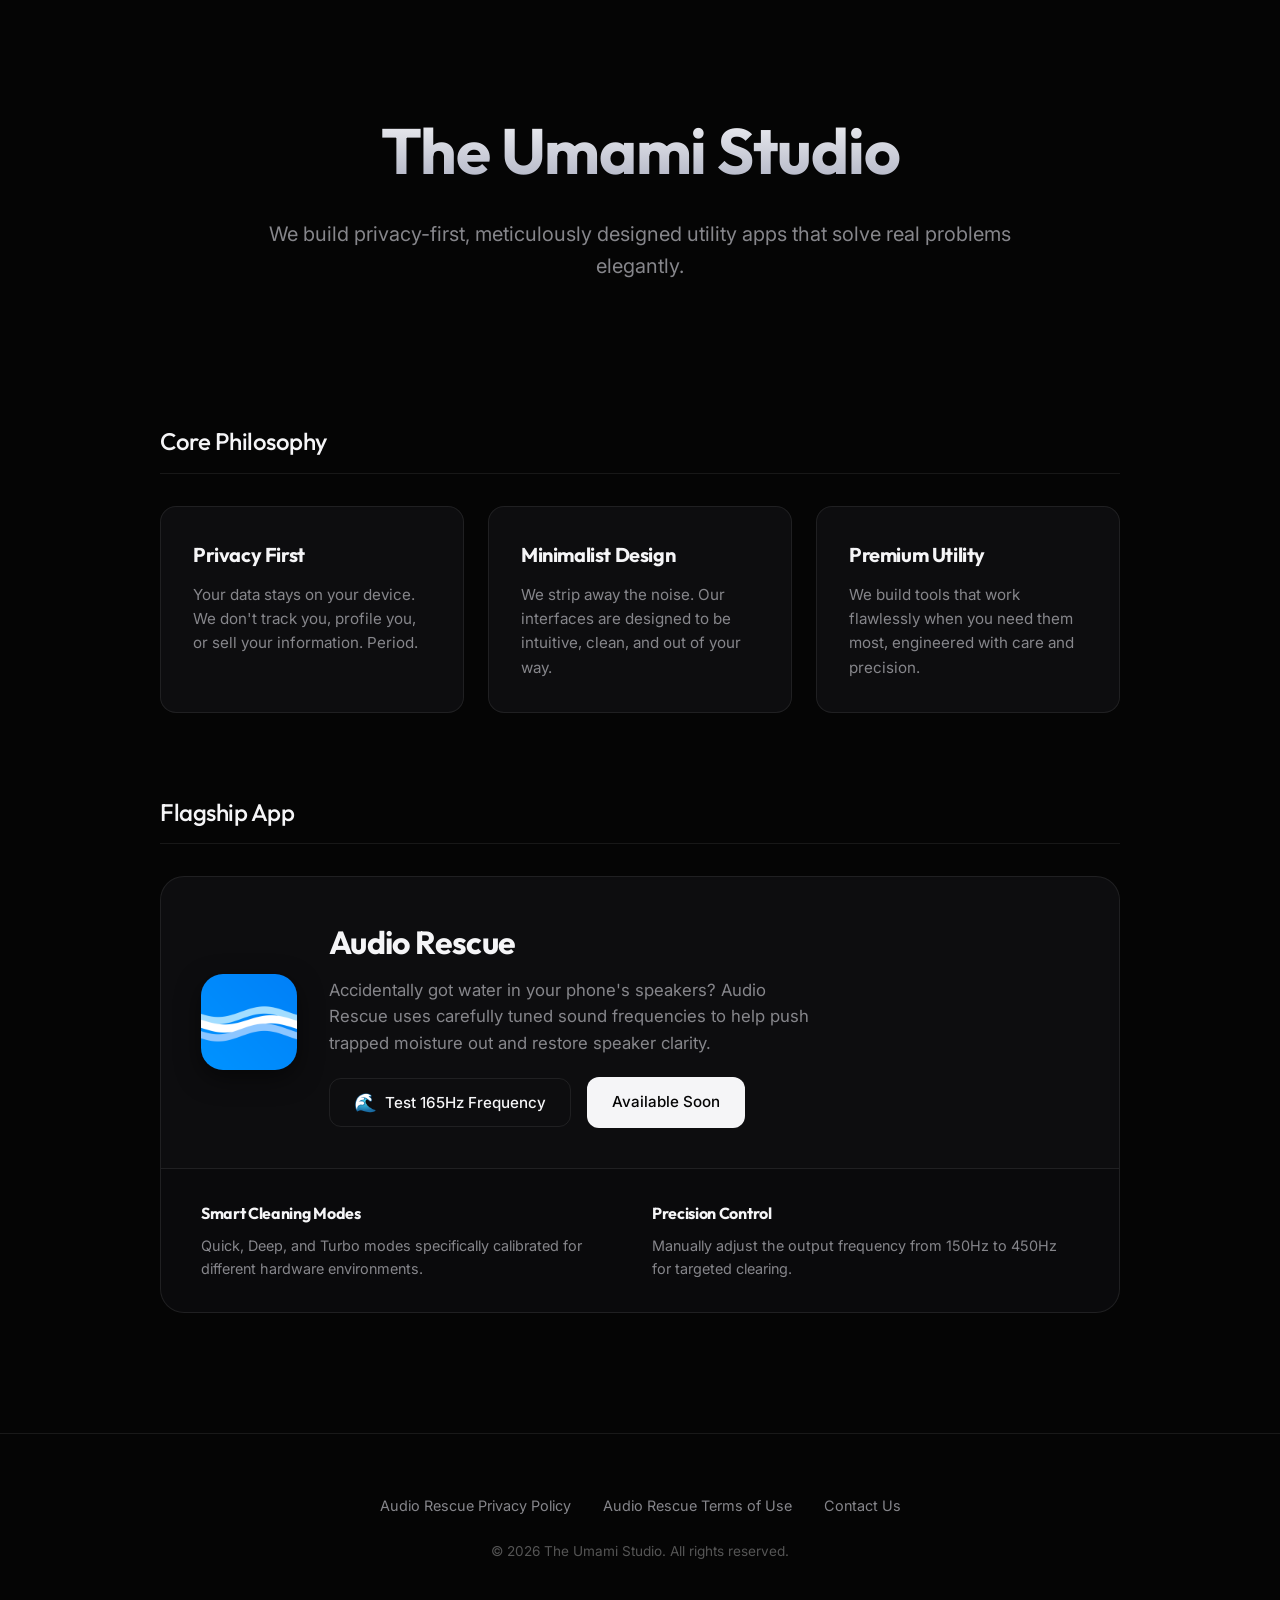
==== index.html @ d1b30ea9 "feat: minimalist interactive redesign with web audio api" ====
<!DOCTYPE html>
<html lang="en">
<head>
    <meta charset="UTF-8">
    <meta name="viewport" content="width=device-width, initial-scale=1.0">
    <title>The Umami Studio</title>
    <meta name="description" content="The Umami Studio - Privacy-first, minimalist utility applications.">
    <link rel="stylesheet" href="assets/css/style.css">
    <link rel="icon" type="image/png" href="assets/images/audio-rescue-icon.png">
</head>
<body>

    <header>
        <h1 class="hero-title animate-up">The Umami Studio</h1>
        <p class="hero-subtitle animate-up delay-1">We build privacy-first, meticulously designed utility apps that solve real problems elegantly.</p>
    </header>

    <main>
        <h2 class="section-title animate-up delay-1">Core Philosophy</h2>
        
        <section class="philosophy-grid animate-up delay-2">
            <div class="philosophy-card">
                <h3>Privacy First</h3>
                <p>Your data stays on your device. We don't track you, profile you, or sell your information. Period.</p>
            </div>
            <div class="philosophy-card">
                <h3>Minimalist Design</h3>
                <p>We strip away the noise. Our interfaces are designed to be intuitive, clean, and out of your way.</p>
            </div>
            <div class="philosophy-card">
                <h3>Premium Utility</h3>
                <p>We build tools that work flawlessly when you need them most, engineered with care and precision.</p>
            </div>
        </section>

        <h2 class="section-title animate-up delay-2" style="margin-top: 80px;">Flagship App</h2>
        
        <article class="app-showcase animate-up delay-3">
            <div class="app-hero">
                <img src="assets/images/audio-rescue-icon.png" alt="Audio Rescue App Icon" class="app-icon">
                <div class="app-info">
                    <h3>Audio Rescue</h3>
                    <p>Accidentally got water in your phone's speakers? Audio Rescue uses carefully tuned sound frequencies to help push trapped moisture out and restore speaker clarity.</p>
                    
                    <div class="demo-controls">
                        <!-- Interactive Web Audio Button -->
                        <button id="demoPlayBtn" class="btn btn-outline">
                            <span class="btn-icon">🌊</span>
                            <span id="demoBtnText">Test 165Hz Frequency</span>
                        </button>
                        <a href="#" class="btn btn-primary" aria-label="Get on Google Play">Available Soon</a>
                    </div>
                </div>
            </div>
            
            <div class="app-features">
                <div class="feature">
                    <h4>Smart Cleaning Modes</h4>
                    <p>Quick, Deep, and Turbo modes specifically calibrated for different hardware environments.</p>
                </div>
                <div class="feature">
                    <h4>Precision Control</h4>
                    <p>Manually adjust the output frequency from 150Hz to 450Hz for targeted clearing.</p>
                </div>
            </div>
        </article>

    </main>

    <footer>
        <div class="footer-content">
            <nav class="footer-nav">
                <a href="/audiorescue/privacy">Audio Rescue Privacy Policy</a>
                <a href="/audiorescue/terms">Audio Rescue Terms of Use</a>
                <a href="mailto:hello@theumamistudio.com">Contact Us</a>
            </nav>
            <p class="copyright">&copy; 2026 The Umami Studio. All rights reserved.</p>
        </div>
    </footer>

    <!-- Interactive Web Audio Script -->
    <script>
        const playBtn = document.getElementById('demoPlayBtn');
        const btnText = document.getElementById('demoBtnText');
        
        let audioCtx = null;
        let oscillator = null;
        let gainNode = null;
        let isPlaying = false;

        playBtn.addEventListener('click', () => {
            if (isPlaying) {
                stopTone();
            } else {
                playTone();
            }
        });

        function playTone() {
            // Initialize AudioContext on first user gesture
            if (!audioCtx) {
                audioCtx = new (window.AudioContext || window.webkitAudioContext)();
            }
            
            // Create Oscillator (Sine wave at 165Hz - standard water eject frequency)
            oscillator = audioCtx.createOscillator();
            oscillator.type = 'sine';
            oscillator.frequency.setValueAtTime(165, audioCtx.currentTime);
            
            // Create Gain node for smooth fade in/out (prevents clicking)
            gainNode = audioCtx.createGain();
            gainNode.gain.setValueAtTime(0, audioCtx.currentTime);
            gainNode.gain.linearRampToValueAtTime(1, audioCtx.currentTime + 0.1); // Fade in
            
            // Connect and play
            oscillator.connect(gainNode);
            gainNode.connect(audioCtx.destination);
            oscillator.start();
            
            isPlaying = true;
            playBtn.classList.add('btn-playing');
            playBtn.classList.remove('btn-outline');
            btnText.innerText = 'Stop Frequency';
        }

        function stopTone() {
            if (oscillator && gainNode) {
                // Smooth fade out
                gainNode.gain.linearRampToValueAtTime(0, audioCtx.currentTime + 0.1);
                oscillator.stop(audioCtx.currentTime + 0.1);
                
                setTimeout(() => {
                    oscillator.disconnect();
                    gainNode.disconnect();
                    oscillator = null;
                    gainNode = null;
                }, 100);
            }
            
            isPlaying = false;
            playBtn.classList.remove('btn-playing');
            playBtn.classList.add('btn-outline');
            btnText.innerText = 'Test 165Hz Frequency';
        }
    </script>
</body>
</html>
---- assets/css/style.css ----
/* assets/css/style.css */
@import url('https://fonts.googleapis.com/css2?family=Outfit:wght@300;400;500;700&family=Inter:wght@400;500;600&display=swap');

:root {
  --bg-color: #050505; /* Deep off-black */
  --surface-color: #0d0d0f;
  --border-color: rgba(255, 255, 255, 0.08);
  --border-hover: rgba(255, 255, 255, 0.2);
  --text-primary: #f5f5f7;
  --text-secondary: #86868b;
  --accent-color: #5AB2FF; 
  --accent-glow: rgba(90, 178, 255, 0.15);
  --radius-md: 16px;
  --radius-lg: 24px;
}

* {
  box-sizing: border-box;
  margin: 0;
  padding: 0;
}

body {
  background-color: var(--bg-color);
  color: var(--text-primary);
  font-family: 'Inter', sans-serif;
  line-height: 1.6;
  min-height: 100vh;
  display: flex;
  flex-direction: column;
  -webkit-font-smoothing: antialiased;
}

/* Typography */
h1, h2, h3, h4 {
  font-family: 'Outfit', sans-serif;
  letter-spacing: -0.02em;
}

a {
  color: var(--text-primary);
  text-decoration: none;
  transition: color 0.2s ease;
}

a:hover {
  color: var(--accent-color);
}

/* Header */
header {
  padding: 100px 20px 80px;
  text-align: center;
  max-width: 800px;
  margin: 0 auto;
}

.hero-title {
  font-size: 4rem;
  font-weight: 700;
  margin-bottom: 16px;
  background: linear-gradient(180deg, #fff 0%, #a0a4b8 100%);
  -webkit-background-clip: text;
  -webkit-text-fill-color: transparent;
}

.hero-subtitle {
  font-size: 1.25rem;
  color: var(--text-secondary);
  font-weight: 400;
}

main {
  flex: 1;
  max-width: 1000px;
  margin: 0 auto;
  padding: 0 20px;
  width: 100%;
}

.section-title {
  font-size: 1.5rem;
  font-weight: 500;
  margin: 60px 0 32px;
  color: var(--text-primary);
  border-bottom: 1px solid var(--border-color);
  padding-bottom: 12px;
}

/* Philosophy Grid */
.philosophy-grid {
  display: grid;
  grid-template-columns: repeat(auto-fit, minmax(280px, 1fr));
  gap: 24px;
}

.philosophy-card {
  padding: 32px;
  border: 1px solid var(--border-color);
  border-radius: var(--radius-md);
  background: var(--surface-color);
  transition: border-color 0.3s ease;
}

.philosophy-card:hover {
  border-color: var(--border-hover);
}

.philosophy-card h3 {
  font-size: 1.25rem;
  margin-bottom: 12px;
  color: var(--text-primary);
}

.philosophy-card p {
  color: var(--text-secondary);
  font-size: 0.95rem;
}

/* Audio Rescue Section */
.app-showcase {
  display: flex;
  flex-direction: column;
  border: 1px solid var(--border-color);
  border-radius: var(--radius-lg);
  background: var(--surface-color);
  overflow: hidden;
  margin-bottom: 60px;
  transition: transform 0.4s cubic-bezier(0.16, 1, 0.3, 1), box-shadow 0.4s ease, border-color 0.4s ease;
}

.app-showcase:hover {
  transform: translateY(-4px);
  box-shadow: 0 20px 40px rgba(0, 0, 0, 0.4);
  border-color: var(--border-hover);
}

.app-hero {
  padding: 40px;
  display: flex;
  gap: 32px;
  align-items: center;
  border-bottom: 1px solid var(--border-color);
  flex-wrap: wrap;
}

.app-icon {
  width: 96px;
  height: 96px;
  border-radius: 22px;
  box-shadow: 0 8px 24px rgba(0, 0, 0, 0.5);
}

.app-info {
  flex: 1;
  min-width: 250px;
}

.app-info h3 {
  font-size: 2rem;
  margin-bottom: 8px;
}

.app-info p {
  color: var(--text-secondary);
  font-size: 1.05rem;
  max-width: 500px;
  margin-bottom: 20px;
}

/* Interactive Demo Controls */
.demo-controls {
  display: flex;
  gap: 16px;
  align-items: center;
  flex-wrap: wrap;
}

.btn {
  display: inline-flex;
  align-items: center;
  justify-content: center;
  padding: 12px 24px;
  border-radius: 12px;
  font-weight: 500;
  font-size: 0.95rem;
  cursor: pointer;
  transition: all 0.2s ease;
  border: 1px solid transparent;
  font-family: 'Inter', sans-serif;
}

.btn-primary {
  background: var(--text-primary);
  color: var(--bg-color);
}

.btn-primary:hover {
  background: #e0e0e0;
  transform: scale(1.02);
}

.btn-outline {
  background: transparent;
  color: var(--text-primary);
  border-color: var(--border-color);
}

.btn-outline:hover {
  border-color: var(--border-hover);
  background: rgba(255, 255, 255, 0.05);
}

.btn-icon {
  margin-right: 8px;
  font-size: 1.2em;
}

/* Playing state for button */
.btn-playing {
  background: var(--accent-color);
  color: #fff;
  animation: pulse 2s infinite;
}

@keyframes pulse {
  0% { box-shadow: 0 0 0 0 var(--accent-glow); }
  70% { box-shadow: 0 0 0 15px rgba(90, 178, 255, 0); }
  100% { box-shadow: 0 0 0 0 rgba(90, 178, 255, 0); }
}

.app-features {
  display: grid;
  grid-template-columns: repeat(auto-fit, minmax(200px, 1fr));
  padding: 32px 40px;
  background: rgba(0, 0, 0, 0.2);
  gap: 24px;
}

.feature h4 {
  font-size: 1rem;
  color: var(--text-primary);
  margin-bottom: 8px;
}

.feature p {
  font-size: 0.9rem;
  color: var(--text-secondary);
}

/* Footer */
footer {
  padding: 60px 20px 40px;
  border-top: 1px solid var(--border-color);
  margin-top: 60px;
  text-align: center;
}

.footer-content {
  max-width: 1000px;
  margin: 0 auto;
  display: flex;
  flex-direction: column;
  align-items: center;
  gap: 24px;
}

.footer-nav {
  display: flex;
  gap: 32px;
}

.footer-nav a {
  color: var(--text-secondary);
  font-size: 0.9rem;
}

.footer-nav a:hover {
  color: var(--text-primary);
}

.copyright {
  color: #555;
  font-size: 0.85rem;
}

/* Animations */
.animate-up {
  animation: fadeInUp 0.8s cubic-bezier(0.16, 1, 0.3, 1) forwards;
  opacity: 0;
  transform: translateY(20px);
}

@keyframes fadeInUp {
  to {
    opacity: 1;
    transform: translateY(0);
  }
}

.delay-1 { animation-delay: 0.1s; }
.delay-2 { animation-delay: 0.2s; }
.delay-3 { animation-delay: 0.3s; }

/* Responsive */
@media (max-width: 600px) {
  .hero-title { font-size: 3rem; }
  .app-hero { flex-direction: column; text-align: center; padding: 32px 20px; }
  .demo-controls { justify-content: center; }
  .footer-nav { flex-direction: column; gap: 16px; }
}
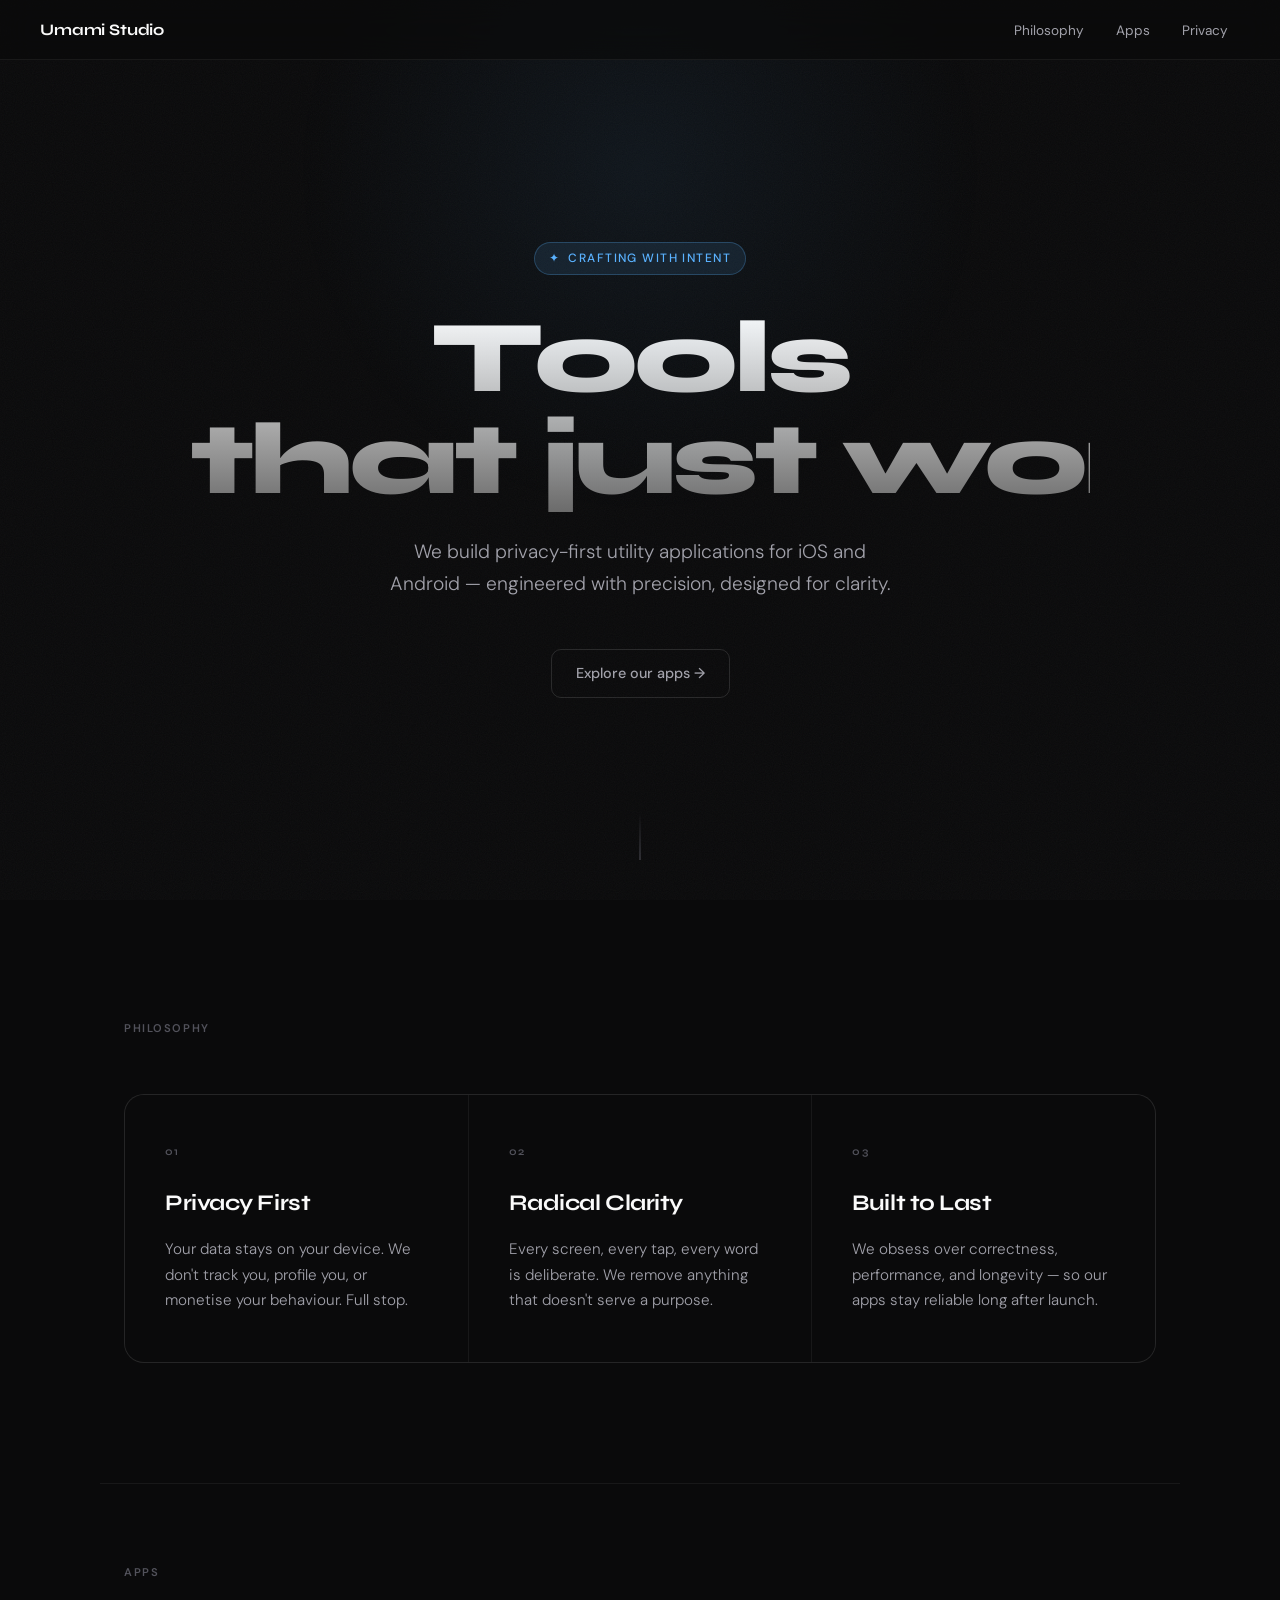
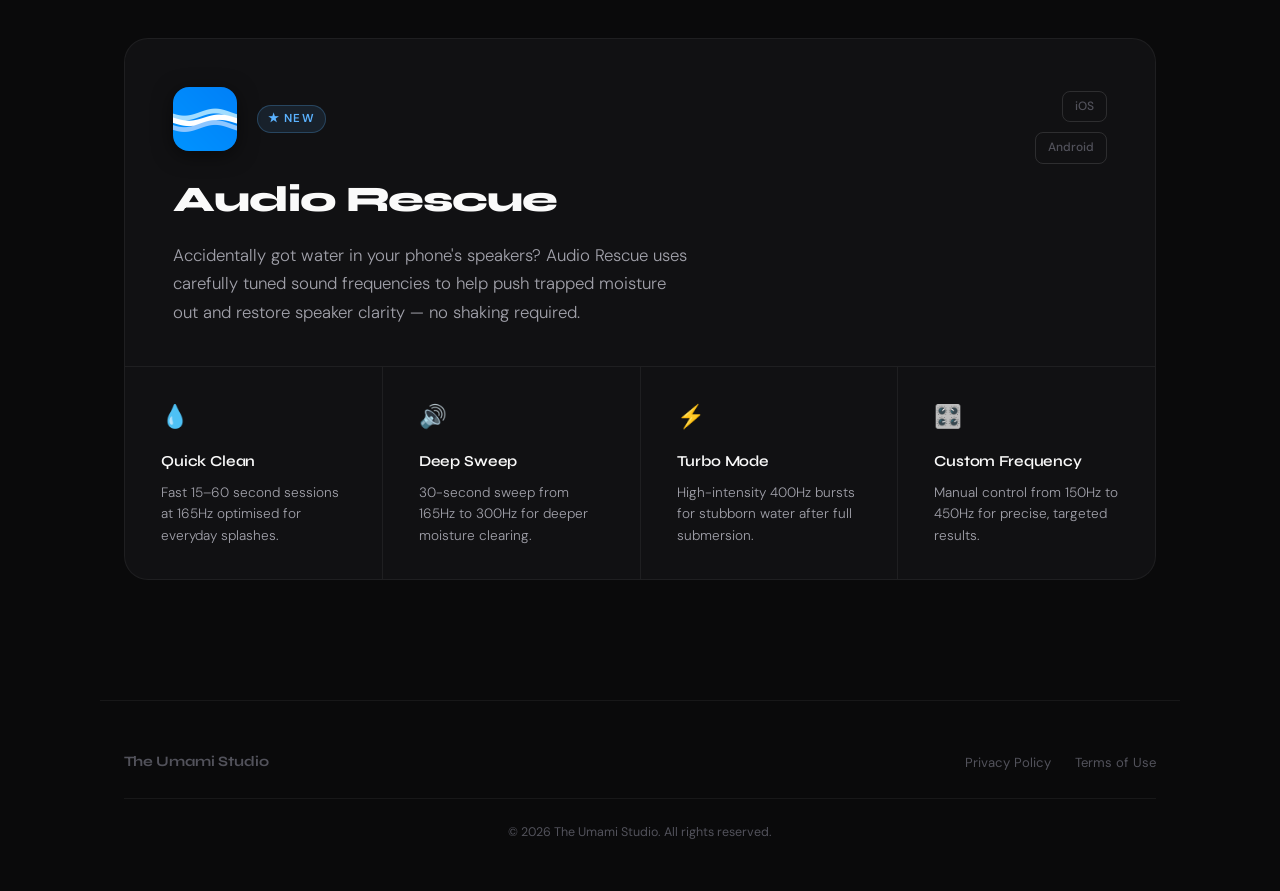
==== commit 367a7ec7: "feat: complete visual overhaul — new layout, typography, scroll animations" ====
--- a/index.html
+++ b/index.html
@@ -1,147 +1,145 @@
 <!DOCTYPE html>
 <html lang="en">
 <head>
-    <meta charset="UTF-8">
-    <meta name="viewport" content="width=device-width, initial-scale=1.0">
-    <title>The Umami Studio</title>
-    <meta name="description" content="The Umami Studio - Privacy-first, minimalist utility applications.">
-    <link rel="stylesheet" href="assets/css/style.css">
-    <link rel="icon" type="image/png" href="assets/images/audio-rescue-icon.png">
+  <meta charset="UTF-8">
+  <meta name="viewport" content="width=device-width, initial-scale=1.0">
+  <title>The Umami Studio — Privacy-first utility apps</title>
+  <meta name="description" content="The Umami Studio builds privacy-first, minimalist utility applications for iOS and Android.">
+  <meta property="og:title" content="The Umami Studio">
+  <meta property="og:description" content="Privacy-first, meticulously designed utility apps.">
+  <meta property="og:image" content="https://theumamistudio.github.io/assets/images/audio-rescue-icon.png">
+  <meta name="theme-color" content="#0a0a0b">
+  <link rel="icon" type="image/png" href="assets/images/audio-rescue-icon.png">
+  <link rel="stylesheet" href="assets/css/style.css">
 </head>
 <body>
 
-    <header>
-        <h1 class="hero-title animate-up">The Umami Studio</h1>
-        <p class="hero-subtitle animate-up delay-1">We build privacy-first, meticulously designed utility apps that solve real problems elegantly.</p>
-    </header>
+  <!-- ─── NAV ─────────────────────────────────────── -->
+  <nav>
+    <span class="nav-logo">Umami Studio</span>
+    <ul class="nav-links">
+      <li><a href="#values">Philosophy</a></li>
+      <li><a href="#apps">Apps</a></li>
+      <li><a href="/audiorescue/privacy">Privacy</a></li>
+    </ul>
+  </nav>
 
-    <main>
-        <h2 class="section-title animate-up delay-1">Core Philosophy</h2>
-        
-        <section class="philosophy-grid animate-up delay-2">
-            <div class="philosophy-card">
-                <h3>Privacy First</h3>
-                <p>Your data stays on your device. We don't track you, profile you, or sell your information. Period.</p>
-            </div>
-            <div class="philosophy-card">
-                <h3>Minimalist Design</h3>
-                <p>We strip away the noise. Our interfaces are designed to be intuitive, clean, and out of your way.</p>
-            </div>
-            <div class="philosophy-card">
-                <h3>Premium Utility</h3>
-                <p>We build tools that work flawlessly when you need them most, engineered with care and precision.</p>
-            </div>
-        </section>
+  <!-- ─── HERO ─────────────────────────────────────── -->
+  <section class="hero" id="hero">
+    <div class="hero-eyebrow">
+      <span>✦</span> Crafting with intent
+    </div>
+    <h1 class="hero-title">Tools that&nbsp;just&nbsp;work.</h1>
+    <p class="hero-subtitle">
+      We build privacy-first utility applications for iOS and Android — engineered with precision, designed for clarity.
+    </p>
+    <div class="hero-cta">
+      <a href="#apps" class="btn btn-ghost">Explore our apps →</a>
+    </div>
 
-        <h2 class="section-title animate-up delay-2" style="margin-top: 80px;">Flagship App</h2>
-        
-        <article class="app-showcase animate-up delay-3">
-            <div class="app-hero">
-                <img src="assets/images/audio-rescue-icon.png" alt="Audio Rescue App Icon" class="app-icon">
-                <div class="app-info">
-                    <h3>Audio Rescue</h3>
-                    <p>Accidentally got water in your phone's speakers? Audio Rescue uses carefully tuned sound frequencies to help push trapped moisture out and restore speaker clarity.</p>
-                    
-                    <div class="demo-controls">
-                        <!-- Interactive Web Audio Button -->
-                        <button id="demoPlayBtn" class="btn btn-outline">
-                            <span class="btn-icon">🌊</span>
-                            <span id="demoBtnText">Test 165Hz Frequency</span>
-                        </button>
-                        <a href="#" class="btn btn-primary" aria-label="Get on Google Play">Available Soon</a>
-                    </div>
-                </div>
-            </div>
-            
-            <div class="app-features">
-                <div class="feature">
-                    <h4>Smart Cleaning Modes</h4>
-                    <p>Quick, Deep, and Turbo modes specifically calibrated for different hardware environments.</p>
-                </div>
-                <div class="feature">
-                    <h4>Precision Control</h4>
-                    <p>Manually adjust the output frequency from 150Hz to 450Hz for targeted clearing.</p>
-                </div>
-            </div>
-        </article>
+    <div class="scroll-hint">
+      <div class="scroll-dot"></div>
+    </div>
+  </section>
 
-    </main>
+  <!-- ─── VALUES ───────────────────────────────────── -->
+  <section class="section" id="values">
+    <p class="section-label reveal">Philosophy</p>
 
-    <footer>
-        <div class="footer-content">
-            <nav class="footer-nav">
-                <a href="/audiorescue/privacy">Audio Rescue Privacy Policy</a>
-                <a href="/audiorescue/terms">Audio Rescue Terms of Use</a>
-                <a href="mailto:hello@theumamistudio.com">Contact Us</a>
-            </nav>
-            <p class="copyright">&copy; 2026 The Umami Studio. All rights reserved.</p>
+    <div class="values-grid">
+      <div class="value-item reveal reveal-delay-1">
+        <div class="value-num">01</div>
+        <h3 class="value-title">Privacy First</h3>
+        <p class="value-desc">Your data stays on your device. We don't track you, profile you, or monetise your behaviour. Full stop.</p>
+      </div>
+      <div class="value-item reveal reveal-delay-2">
+        <div class="value-num">02</div>
+        <h3 class="value-title">Radical Clarity</h3>
+        <p class="value-desc">Every screen, every tap, every word is deliberate. We remove anything that doesn't serve a purpose.</p>
+      </div>
+      <div class="value-item reveal reveal-delay-3">
+        <div class="value-num">03</div>
+        <h3 class="value-title">Built to Last</h3>
+        <p class="value-desc">We obsess over correctness, performance, and longevity — so our apps stay reliable long after launch.</p>
+      </div>
+    </div>
+  </section>
+
+  <div class="section-divider"></div>
+
+  <!-- ─── APPS ──────────────────────────────────────── -->
+  <section class="apps-section" id="apps">
+    <p class="section-label reveal" style="padding-top: 80px;">Apps</p>
+
+    <div class="app-card reveal">
+      <div class="app-card-header">
+        <div>
+          <div class="app-meta">
+            <img src="assets/images/audio-rescue-icon.png" alt="Audio Rescue icon" class="app-icon">
+            <span class="app-badge">&#9733; New</span>
+          </div>
+          <h2 class="app-name">Audio Rescue</h2>
+          <p class="app-tagline">
+            Accidentally got water in your phone's speakers? Audio Rescue uses carefully tuned sound frequencies to help push trapped moisture out and restore speaker clarity — no shaking required.
+          </p>
         </div>
-    </footer>
+        <div class="app-availability">
+          <span class="platform-tag">iOS</span>
+          <span class="platform-tag">Android</span>
+        </div>
+      </div>
 
-    <!-- Interactive Web Audio Script -->
-    <script>
-        const playBtn = document.getElementById('demoPlayBtn');
-        const btnText = document.getElementById('demoBtnText');
-        
-        let audioCtx = null;
-        let oscillator = null;
-        let gainNode = null;
-        let isPlaying = false;
+      <div class="app-features-row">
+        <div class="feat-cell">
+          <span class="feat-icon">💧</span>
+          <h4 class="feat-title">Quick Clean</h4>
+          <p class="feat-desc">Fast 15–60 second sessions at 165Hz optimised for everyday splashes.</p>
+        </div>
+        <div class="feat-cell">
+          <span class="feat-icon">🔊</span>
+          <h4 class="feat-title">Deep Sweep</h4>
+          <p class="feat-desc">30-second sweep from 165Hz to 300Hz for deeper moisture clearing.</p>
+        </div>
+        <div class="feat-cell">
+          <span class="feat-icon">⚡</span>
+          <h4 class="feat-title">Turbo Mode</h4>
+          <p class="feat-desc">High-intensity 400Hz bursts for stubborn water after full submersion.</p>
+        </div>
+        <div class="feat-cell">
+          <span class="feat-icon">🎛️</span>
+          <h4 class="feat-title">Custom Frequency</h4>
+          <p class="feat-desc">Manual control from 150Hz to 450Hz for precise, targeted results.</p>
+        </div>
+      </div>
+    </div>
+  </section>
 
-        playBtn.addEventListener('click', () => {
-            if (isPlaying) {
-                stopTone();
-            } else {
-                playTone();
-            }
-        });
+  <div class="section-divider"></div>
 
-        function playTone() {
-            // Initialize AudioContext on first user gesture
-            if (!audioCtx) {
-                audioCtx = new (window.AudioContext || window.webkitAudioContext)();
-            }
-            
-            // Create Oscillator (Sine wave at 165Hz - standard water eject frequency)
-            oscillator = audioCtx.createOscillator();
-            oscillator.type = 'sine';
-            oscillator.frequency.setValueAtTime(165, audioCtx.currentTime);
-            
-            // Create Gain node for smooth fade in/out (prevents clicking)
-            gainNode = audioCtx.createGain();
-            gainNode.gain.setValueAtTime(0, audioCtx.currentTime);
-            gainNode.gain.linearRampToValueAtTime(1, audioCtx.currentTime + 0.1); // Fade in
-            
-            // Connect and play
-            oscillator.connect(gainNode);
-            gainNode.connect(audioCtx.destination);
-            oscillator.start();
-            
-            isPlaying = true;
-            playBtn.classList.add('btn-playing');
-            playBtn.classList.remove('btn-outline');
-            btnText.innerText = 'Stop Frequency';
+  <!-- ─── FOOTER ─────────────────────────────────────── -->
+  <footer>
+    <span class="footer-brand">The Umami Studio</span>
+    <ul class="footer-links">
+      <li><a href="/audiorescue/privacy">Privacy Policy</a></li>
+      <li><a href="/audiorescue/terms">Terms of Use</a></li>
+    </ul>
+    <p class="footer-copy">&copy; 2026 The Umami Studio. All rights reserved.</p>
+  </footer>
+
+  <!-- ─── SCROLL REVEAL SCRIPT ──────────────────────── -->
+  <script>
+    const observer = new IntersectionObserver(
+      (entries) => entries.forEach(entry => {
+        if (entry.isIntersecting) {
+          entry.target.classList.add('visible');
+          observer.unobserve(entry.target);
         }
+      }),
+      { threshold: 0.1, rootMargin: '0px 0px -60px 0px' }
+    );
 
-        function stopTone() {
-            if (oscillator && gainNode) {
-                // Smooth fade out
-                gainNode.gain.linearRampToValueAtTime(0, audioCtx.currentTime + 0.1);
-                oscillator.stop(audioCtx.currentTime + 0.1);
-                
-                setTimeout(() => {
-                    oscillator.disconnect();
-                    gainNode.disconnect();
-                    oscillator = null;
-                    gainNode = null;
-                }, 100);
-            }
-            
-            isPlaying = false;
-            playBtn.classList.remove('btn-playing');
-            playBtn.classList.add('btn-outline');
-            btnText.innerText = 'Test 165Hz Frequency';
-        }
-    </script>
+    document.querySelectorAll('.reveal').forEach(el => observer.observe(el));
+  </script>
+
 </body>
 </html>
--- a/assets/css/style.css
+++ b/assets/css/style.css
@@ -1,311 +1,501 @@
-/* assets/css/style.css */
-@import url('https://fonts.googleapis.com/css2?family=Outfit:wght@300;400;500;700&family=Inter:wght@400;500;600&display=swap');
-
+/* =============================================
+   The Umami Studio — Complete Design Overhaul
+   Inspired by: Linear, Vercel, Craft
+   ============================================= */
+
+@import url('https://fonts.googleapis.com/css2?family=Syne:wght@400;500;600;700;800&family=DM+Sans:ital,opsz,wght@0,9..40,300;0,9..40,400;0,9..40,500;1,9..40,300&display=swap');
+
+/* ───────────────────── TOKENS ───────────────────── */
 :root {
-  --bg-color: #050505; /* Deep off-black */
-  --surface-color: #0d0d0f;
-  --border-color: rgba(255, 255, 255, 0.08);
-  --border-hover: rgba(255, 255, 255, 0.2);
-  --text-primary: #f5f5f7;
-  --text-secondary: #86868b;
-  --accent-color: #5AB2FF; 
-  --accent-glow: rgba(90, 178, 255, 0.15);
-  --radius-md: 16px;
-  --radius-lg: 24px;
-}
-
-* {
-  box-sizing: border-box;
-  margin: 0;
-  padding: 0;
-}
+  --bg: #0a0a0b;
+  --surface-1: #111113;
+  --surface-2: #18181b;
+  --border: rgba(255,255,255,0.06);
+  --border-strong: rgba(255,255,255,0.12);
+  --text-1: #fafafa;
+  --text-2: #a1a1aa;
+  --text-3: #52525b;
+  --accent: #5AB2FF;
+  --accent-dim: rgba(90,178,255,0.1);
+  --accent-border: rgba(90,178,255,0.25);
+
+  --font-display: 'Syne', sans-serif;
+  --font-body: 'DM Sans', sans-serif;
+
+  --ease-out-expo: cubic-bezier(0.16, 1, 0.3, 1);
+  --ease-in-out: cubic-bezier(0.4, 0, 0.2, 1);
+}
+
+/* ───────────────────── RESET ────────────────────── */
+*, *::before, *::after { box-sizing: border-box; margin: 0; padding: 0; }
+html { scroll-behavior: smooth; }
 
 body {
-  background-color: var(--bg-color);
-  color: var(--text-primary);
-  font-family: 'Inter', sans-serif;
+  background: var(--bg);
+  color: var(--text-1);
+  font-family: var(--font-body);
+  font-size: 16px;
   line-height: 1.6;
+  -webkit-font-smoothing: antialiased;
+  overflow-x: hidden;
+}
+
+a { color: inherit; text-decoration: none; }
+img { display: block; max-width: 100%; }
+button { cursor: pointer; font-family: inherit; border: none; }
+
+/* ───────────────────── NOISE OVERLAY ─────────────── */
+body::before {
+  content: '';
+  position: fixed;
+  inset: 0;
+  background-image: url("data:image/svg+xml,%3Csvg viewBox='0 0 256 256' xmlns='http://www.w3.org/2000/svg'%3E%3Cfilter id='noise'%3E%3CfeTurbulence type='fractalNoise' baseFrequency='0.9' numOctaves='4' stitchTiles='stitch'/%3E%3C/filter%3E%3Crect width='100%25' height='100%25' filter='url(%23noise)' opacity='0.04'/%3E%3C/svg%3E");
+  background-size: 256px 256px;
+  pointer-events: none;
+  z-index: 0;
+}
+
+/* ───────────────────── NAV ──────────────────────── */
+nav {
+  position: fixed;
+  top: 0; left: 0; right: 0;
+  z-index: 100;
+  display: flex;
+  align-items: center;
+  justify-content: space-between;
+  padding: 0 40px;
+  height: 60px;
+  border-bottom: 1px solid var(--border);
+  background: rgba(10, 10, 11, 0.7);
+  backdrop-filter: blur(16px);
+  -webkit-backdrop-filter: blur(16px);
+}
+
+.nav-logo {
+  font-family: var(--font-display);
+  font-weight: 700;
+  font-size: 1rem;
+  letter-spacing: -0.01em;
+  color: var(--text-1);
+}
+
+.nav-links {
+  display: flex;
+  align-items: center;
+  gap: 8px;
+  list-style: none;
+}
+
+.nav-links a {
+  font-size: 0.85rem;
+  color: var(--text-2);
+  padding: 6px 12px;
+  border-radius: 8px;
+  transition: color 0.2s var(--ease-in-out), background 0.2s var(--ease-in-out);
+}
+
+.nav-links a:hover { color: var(--text-1); background: var(--surface-2); }
+
+/* ───────────────────── HERO ──────────────────────── */
+.hero {
   min-height: 100vh;
   display: flex;
   flex-direction: column;
-  -webkit-font-smoothing: antialiased;
-}
-
-/* Typography */
-h1, h2, h3, h4 {
-  font-family: 'Outfit', sans-serif;
-  letter-spacing: -0.02em;
-}
-
-a {
-  color: var(--text-primary);
-  text-decoration: none;
-  transition: color 0.2s ease;
-}
-
-a:hover {
-  color: var(--accent-color);
-}
-
-/* Header */
-header {
-  padding: 100px 20px 80px;
+  align-items: center;
+  justify-content: center;
   text-align: center;
-  max-width: 800px;
-  margin: 0 auto;
+  padding: 120px 24px 80px;
+  position: relative;
+  overflow: hidden;
+}
+
+/* Radial spotlight */
+.hero::after {
+  content: '';
+  position: absolute;
+  top: -20%;
+  left: 50%;
+  transform: translateX(-50%);
+  width: 700px;
+  height: 700px;
+  background: radial-gradient(circle, rgba(90,178,255,0.07) 0%, transparent 70%);
+  pointer-events: none;
+}
+
+.hero-eyebrow {
+  display: inline-flex;
+  align-items: center;
+  gap: 8px;
+  font-size: 0.75rem;
+  font-weight: 500;
+  letter-spacing: 0.12em;
+  text-transform: uppercase;
+  color: var(--accent);
+  background: var(--accent-dim);
+  border: 1px solid var(--accent-border);
+  padding: 6px 14px;
+  border-radius: 999px;
+  margin-bottom: 32px;
 }
 
 .hero-title {
-  font-size: 4rem;
-  font-weight: 700;
-  margin-bottom: 16px;
-  background: linear-gradient(180deg, #fff 0%, #a0a4b8 100%);
+  font-family: var(--font-display);
+  font-size: clamp(3.5rem, 8vw, 7rem);
+  font-weight: 800;
+  line-height: 1.0;
+  letter-spacing: -0.04em;
+  background: linear-gradient(180deg, #ffffff 0%, #6b6b6b 100%);
   -webkit-background-clip: text;
   -webkit-text-fill-color: transparent;
+  background-clip: text;
+  margin-bottom: 24px;
+  max-width: 900px;
 }
 
 .hero-subtitle {
-  font-size: 1.25rem;
-  color: var(--text-secondary);
-  font-weight: 400;
-}
-
-main {
-  flex: 1;
-  max-width: 1000px;
-  margin: 0 auto;
-  padding: 0 20px;
-  width: 100%;
-}
-
-.section-title {
-  font-size: 1.5rem;
-  font-weight: 500;
-  margin: 60px 0 32px;
-  color: var(--text-primary);
-  border-bottom: 1px solid var(--border-color);
-  padding-bottom: 12px;
-}
-
-/* Philosophy Grid */
-.philosophy-grid {
-  display: grid;
-  grid-template-columns: repeat(auto-fit, minmax(280px, 1fr));
-  gap: 24px;
-}
-
-.philosophy-card {
-  padding: 32px;
-  border: 1px solid var(--border-color);
-  border-radius: var(--radius-md);
-  background: var(--surface-color);
-  transition: border-color 0.3s ease;
-}
-
-.philosophy-card:hover {
-  border-color: var(--border-hover);
-}
-
-.philosophy-card h3 {
-  font-size: 1.25rem;
-  margin-bottom: 12px;
-  color: var(--text-primary);
-}
-
-.philosophy-card p {
-  color: var(--text-secondary);
-  font-size: 0.95rem;
-}
-
-/* Audio Rescue Section */
-.app-showcase {
-  display: flex;
-  flex-direction: column;
-  border: 1px solid var(--border-color);
-  border-radius: var(--radius-lg);
-  background: var(--surface-color);
-  overflow: hidden;
-  margin-bottom: 60px;
-  transition: transform 0.4s cubic-bezier(0.16, 1, 0.3, 1), box-shadow 0.4s ease, border-color 0.4s ease;
-}
-
-.app-showcase:hover {
-  transform: translateY(-4px);
-  box-shadow: 0 20px 40px rgba(0, 0, 0, 0.4);
-  border-color: var(--border-hover);
-}
-
-.app-hero {
-  padding: 40px;
-  display: flex;
-  gap: 32px;
-  align-items: center;
-  border-bottom: 1px solid var(--border-color);
-  flex-wrap: wrap;
-}
-
-.app-icon {
-  width: 96px;
-  height: 96px;
-  border-radius: 22px;
-  box-shadow: 0 8px 24px rgba(0, 0, 0, 0.5);
-}
-
-.app-info {
-  flex: 1;
-  min-width: 250px;
-}
-
-.app-info h3 {
-  font-size: 2rem;
-  margin-bottom: 8px;
-}
-
-.app-info p {
-  color: var(--text-secondary);
-  font-size: 1.05rem;
-  max-width: 500px;
-  margin-bottom: 20px;
-}
-
-/* Interactive Demo Controls */
-.demo-controls {
-  display: flex;
-  gap: 16px;
-  align-items: center;
+  font-size: 1.2rem;
+  font-weight: 300;
+  color: var(--text-2);
+  max-width: 520px;
+  margin: 0 auto 48px;
+  line-height: 1.7;
+}
+
+.hero-cta {
+  display: flex;
+  gap: 12px;
+  align-items: center;
+  justify-content: center;
   flex-wrap: wrap;
 }
 
 .btn {
   display: inline-flex;
   align-items: center;
-  justify-content: center;
+  gap: 8px;
   padding: 12px 24px;
-  border-radius: 12px;
+  border-radius: 10px;
+  font-size: 0.9rem;
   font-weight: 500;
+  transition: all 0.25s var(--ease-out-expo);
+  font-family: var(--font-body);
+}
+
+.btn-ghost {
+  background: transparent;
+  color: var(--text-2);
+  border: 1px solid var(--border-strong);
+}
+
+.btn-ghost:hover {
+  color: var(--text-1);
+  border-color: rgba(255,255,255,0.25);
+  background: var(--surface-2);
+}
+
+/* ───────────────────── SCROLL INDICATOR ─────────── */
+.scroll-hint {
+  position: absolute;
+  bottom: 40px;
+  left: 50%;
+  transform: translateX(-50%);
+  display: flex;
+  flex-direction: column;
+  align-items: center;
+  gap: 8px;
+  color: var(--text-3);
+  font-size: 0.75rem;
+  letter-spacing: 0.05em;
+}
+
+.scroll-dot {
+  width: 1px;
+  height: 48px;
+  background: linear-gradient(to bottom, transparent, var(--text-3));
+  animation: scroll-pulse 2s ease-in-out infinite;
+}
+
+@keyframes scroll-pulse {
+  0%, 100% { opacity: 0.3; }
+  50% { opacity: 1; }
+}
+
+/* ───────────────────── SECTION WRAPPER ──────────── */
+.section {
+  padding: 120px 24px;
+  max-width: 1080px;
+  margin: 0 auto;
+}
+
+.section-label {
+  font-size: 0.7rem;
+  font-weight: 600;
+  letter-spacing: 0.14em;
+  text-transform: uppercase;
+  color: var(--text-3);
+  margin-bottom: 56px;
+}
+
+/* ───────────────────── VALUES ────────────────────── */
+.values-grid {
+  display: grid;
+  grid-template-columns: repeat(3, 1fr);
+  gap: 1px;
+  background: var(--border);
+  border: 1px solid var(--border);
+  border-radius: 20px;
+  overflow: hidden;
+}
+
+.value-item {
+  background: var(--bg);
+  padding: 48px 40px;
+  transition: background 0.3s var(--ease-in-out);
+}
+
+.value-item:hover { background: var(--surface-1); }
+
+.value-num {
+  font-family: var(--font-display);
+  font-size: 0.7rem;
+  font-weight: 600;
+  letter-spacing: 0.12em;
+  color: var(--text-3);
+  margin-bottom: 24px;
+}
+
+.value-title {
+  font-family: var(--font-display);
+  font-size: 1.4rem;
+  font-weight: 700;
+  color: var(--text-1);
+  letter-spacing: -0.02em;
+  margin-bottom: 16px;
+}
+
+.value-desc {
   font-size: 0.95rem;
-  cursor: pointer;
-  transition: all 0.2s ease;
-  border: 1px solid transparent;
-  font-family: 'Inter', sans-serif;
-}
-
-.btn-primary {
-  background: var(--text-primary);
-  color: var(--bg-color);
-}
-
-.btn-primary:hover {
-  background: #e0e0e0;
-  transform: scale(1.02);
-}
-
-.btn-outline {
-  background: transparent;
-  color: var(--text-primary);
-  border-color: var(--border-color);
-}
-
-.btn-outline:hover {
-  border-color: var(--border-hover);
-  background: rgba(255, 255, 255, 0.05);
-}
-
-.btn-icon {
-  margin-right: 8px;
-  font-size: 1.2em;
-}
-
-/* Playing state for button */
-.btn-playing {
-  background: var(--accent-color);
-  color: #fff;
-  animation: pulse 2s infinite;
-}
-
-@keyframes pulse {
-  0% { box-shadow: 0 0 0 0 var(--accent-glow); }
-  70% { box-shadow: 0 0 0 15px rgba(90, 178, 255, 0); }
-  100% { box-shadow: 0 0 0 0 rgba(90, 178, 255, 0); }
-}
-
-.app-features {
+  color: var(--text-2);
+  line-height: 1.7;
+  font-weight: 300;
+}
+
+/* ───────────────────── APP CARD ──────────────────── */
+.apps-section {
+  padding: 0 24px 120px;
+  max-width: 1080px;
+  margin: 0 auto;
+}
+
+.app-card {
+  border: 1px solid var(--border);
+  border-radius: 24px;
+  overflow: hidden;
+  background: var(--surface-1);
+  transition: border-color 0.4s var(--ease-in-out);
+}
+
+.app-card:hover { border-color: var(--border-strong); }
+
+.app-card-header {
   display: grid;
-  grid-template-columns: repeat(auto-fit, minmax(200px, 1fr));
-  padding: 32px 40px;
-  background: rgba(0, 0, 0, 0.2);
+  grid-template-columns: 1fr auto;
+  align-items: start;
   gap: 24px;
-}
-
-.feature h4 {
-  font-size: 1rem;
-  color: var(--text-primary);
+  padding: 48px 48px 40px;
+  border-bottom: 1px solid var(--border);
+}
+
+.app-meta {
+  display: flex;
+  align-items: center;
+  gap: 20px;
+  margin-bottom: 20px;
+}
+
+.app-icon {
+  width: 64px;
+  height: 64px;
+  border-radius: 16px;
+  box-shadow: 0 4px 20px rgba(0,0,0,0.5);
+}
+
+.app-badge {
+  display: inline-flex;
+  align-items: center;
+  gap: 6px;
+  font-size: 0.72rem;
+  font-weight: 600;
+  letter-spacing: 0.1em;
+  text-transform: uppercase;
+  color: var(--accent);
+  background: var(--accent-dim);
+  border: 1px solid var(--accent-border);
+  padding: 4px 10px;
+  border-radius: 999px;
+}
+
+.app-name {
+  font-family: var(--font-display);
+  font-size: 2.25rem;
+  font-weight: 800;
+  letter-spacing: -0.03em;
+  color: var(--text-1);
+  margin-bottom: 12px;
+}
+
+.app-tagline {
+  font-size: 1.05rem;
+  font-weight: 300;
+  color: var(--text-2);
+  max-width: 520px;
+  line-height: 1.7;
+}
+
+.app-availability {
+  display: flex;
+  flex-direction: column;
+  gap: 10px;
+  align-items: flex-end;
+  padding-top: 4px;
+}
+
+.platform-tag {
+  font-size: 0.75rem;
+  font-weight: 500;
+  color: var(--text-3);
+  border: 1px solid var(--border-strong);
+  padding: 5px 12px;
+  border-radius: 8px;
+}
+
+.app-features-row {
+  display: grid;
+  grid-template-columns: repeat(4, 1fr);
+  gap: 1px;
+  background: var(--border);
+}
+
+.feat-cell {
+  background: var(--surface-1);
+  padding: 32px 36px;
+  transition: background 0.25s var(--ease-in-out);
+}
+
+.feat-cell:hover { background: var(--surface-2); }
+
+.feat-icon {
+  font-size: 1.4rem;
+  margin-bottom: 14px;
+  display: block;
+}
+
+.feat-title {
+  font-family: var(--font-display);
+  font-size: 0.95rem;
+  font-weight: 600;
+  color: var(--text-1);
   margin-bottom: 8px;
-}
-
-.feature p {
+  letter-spacing: -0.01em;
+}
+
+.feat-desc {
+  font-size: 0.85rem;
+  color: var(--text-2);
+  line-height: 1.6;
+  font-weight: 300;
+}
+
+/* ───────────────────── DIVIDER ───────────────────── */
+.section-divider {
+  height: 1px;
+  background: var(--border);
+  max-width: 1080px;
+  margin: 0 auto;
+}
+
+/* ───────────────────── FOOTER ────────────────────── */
+footer {
+  max-width: 1080px;
+  margin: 0 auto;
+  padding: 48px 24px;
+  display: flex;
+  align-items: center;
+  justify-content: space-between;
+  flex-wrap: wrap;
+  gap: 24px;
+}
+
+.footer-brand {
+  font-family: var(--font-display);
   font-size: 0.9rem;
-  color: var(--text-secondary);
-}
-
-/* Footer */
-footer {
-  padding: 60px 20px 40px;
-  border-top: 1px solid var(--border-color);
-  margin-top: 60px;
+  font-weight: 700;
+  color: var(--text-3);
+}
+
+.footer-links {
+  display: flex;
+  gap: 24px;
+  list-style: none;
+}
+
+.footer-links a {
+  font-size: 0.82rem;
+  color: var(--text-3);
+  transition: color 0.2s;
+}
+
+.footer-links a:hover { color: var(--text-1); }
+
+.footer-copy {
+  font-size: 0.78rem;
+  color: var(--text-3);
+  width: 100%;
   text-align: center;
-}
-
-.footer-content {
-  max-width: 1000px;
-  margin: 0 auto;
-  display: flex;
-  flex-direction: column;
-  align-items: center;
-  gap: 24px;
-}
-
-.footer-nav {
-  display: flex;
-  gap: 32px;
-}
-
-.footer-nav a {
-  color: var(--text-secondary);
-  font-size: 0.9rem;
-}
-
-.footer-nav a:hover {
-  color: var(--text-primary);
-}
-
-.copyright {
-  color: #555;
-  font-size: 0.85rem;
-}
-
-/* Animations */
-.animate-up {
-  animation: fadeInUp 0.8s cubic-bezier(0.16, 1, 0.3, 1) forwards;
+  padding-top: 24px;
+  border-top: 1px solid var(--border);
+}
+
+/* ───────────────────── SCROLL ANIMATIONS ─────────── */
+.reveal {
   opacity: 0;
-  transform: translateY(20px);
-}
-
-@keyframes fadeInUp {
-  to {
-    opacity: 1;
-    transform: translateY(0);
+  transform: translateY(24px);
+  transition: opacity 0.8s var(--ease-out-expo), transform 0.8s var(--ease-out-expo);
+}
+
+.reveal.visible {
+  opacity: 1;
+  transform: translateY(0);
+}
+
+.reveal-delay-1 { transition-delay: 0.1s; }
+.reveal-delay-2 { transition-delay: 0.2s; }
+.reveal-delay-3 { transition-delay: 0.3s; }
+.reveal-delay-4 { transition-delay: 0.4s; }
+
+/* ───────────────────── RESPONSIVE ───────────────── */
+@media (max-width: 768px) {
+  nav { padding: 0 20px; }
+  .nav-links { display: none; }
+
+  .hero { padding: 100px 20px 64px; }
+
+  .values-grid { grid-template-columns: 1fr; }
+  .value-item { padding: 36px 28px; }
+
+  .app-card-header {
+    grid-template-columns: 1fr;
+    padding: 32px 24px 28px;
   }
-}
-
-.delay-1 { animation-delay: 0.1s; }
-.delay-2 { animation-delay: 0.2s; }
-.delay-3 { animation-delay: 0.3s; }
-
-/* Responsive */
-@media (max-width: 600px) {
-  .hero-title { font-size: 3rem; }
-  .app-hero { flex-direction: column; text-align: center; padding: 32px 20px; }
-  .demo-controls { justify-content: center; }
-  .footer-nav { flex-direction: column; gap: 16px; }
-}
+  .app-availability { align-items: flex-start; flex-direction: row; }
+
+  .app-features-row { grid-template-columns: 1fr 1fr; }
+  .feat-cell { padding: 24px 20px; }
+
+  footer { flex-direction: column; text-align: center; padding: 40px 20px; }
+  .footer-links { justify-content: center; }
+}
+
+@media (max-width: 480px) {
+  .app-features-row { grid-template-columns: 1fr; }
+}
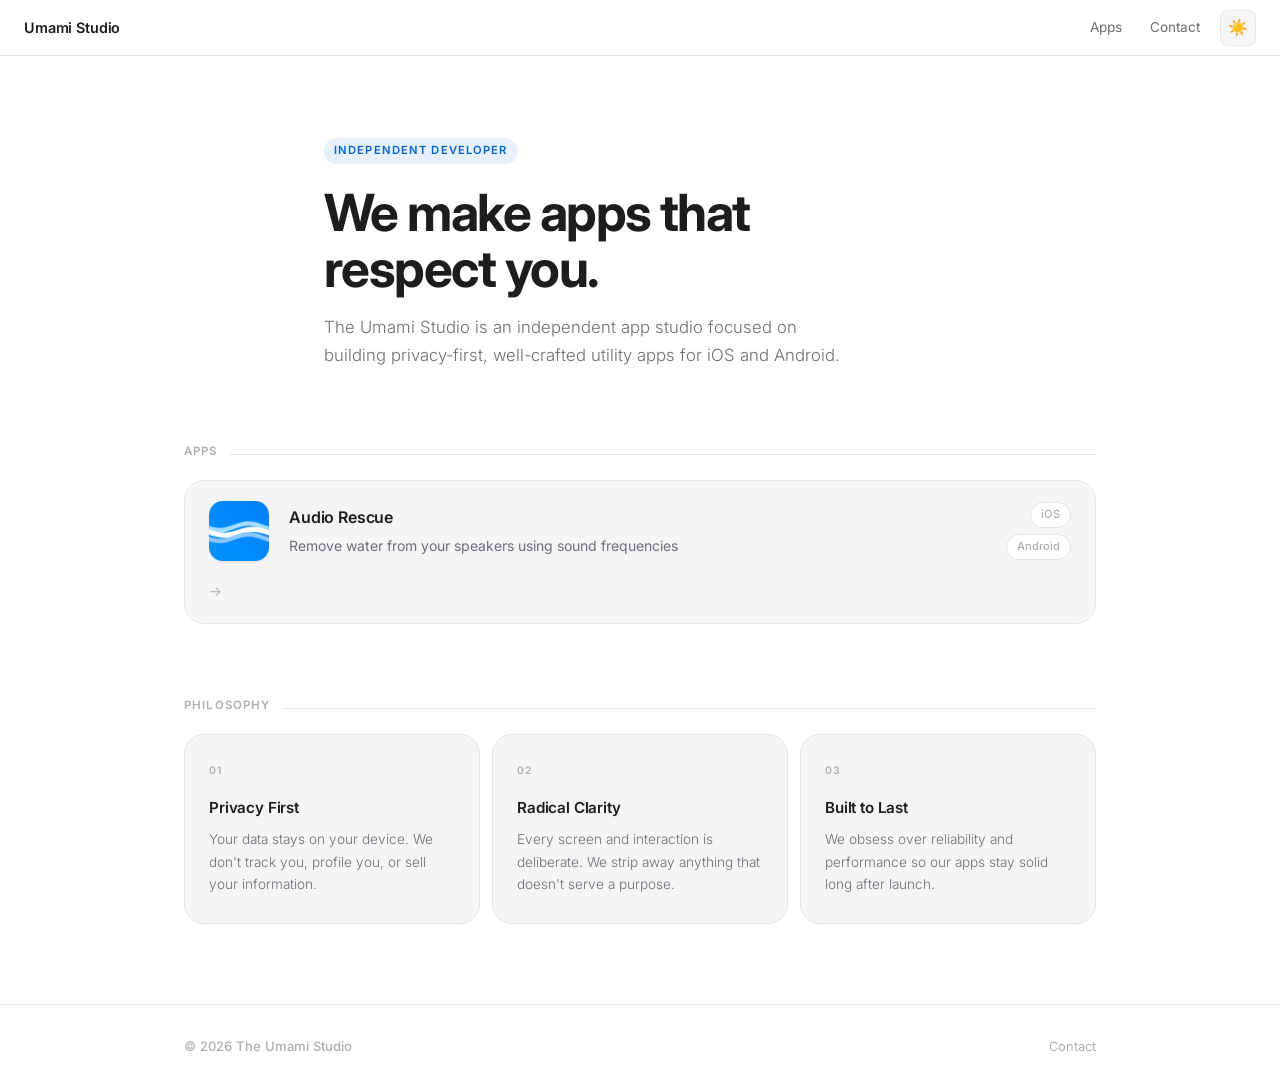
==== commit 41834c87: "feat: proper site architecture — studio homepage, audiorescue app page, light/dark toggle" ====
--- a/index.html
+++ b/index.html
@@ -1,144 +1,132 @@
 <!DOCTYPE html>
-<html lang="en">
+<html lang="en" data-theme="light">
 <head>
   <meta charset="UTF-8">
   <meta name="viewport" content="width=device-width, initial-scale=1.0">
   <title>The Umami Studio — Privacy-first utility apps</title>
   <meta name="description" content="The Umami Studio builds privacy-first, minimalist utility applications for iOS and Android.">
-  <meta property="og:title" content="The Umami Studio">
-  <meta property="og:description" content="Privacy-first, meticulously designed utility apps.">
-  <meta property="og:image" content="https://theumamistudio.github.io/assets/images/audio-rescue-icon.png">
-  <meta name="theme-color" content="#0a0a0b">
+  <meta name="theme-color" content="#ffffff" id="themeColorMeta">
   <link rel="icon" type="image/png" href="assets/images/audio-rescue-icon.png">
-  <link rel="stylesheet" href="assets/css/style.css">
+  <link rel="stylesheet" href="assets/css/studio.css">
+  <!-- Inline theme script runs before paint to avoid flash -->
+  <script>
+    (function() {
+      var saved = localStorage.getItem('ums-theme') || 'light';
+      document.documentElement.setAttribute('data-theme', saved);
+    })();
+  </script>
 </head>
 <body>
 
-  <!-- ─── NAV ─────────────────────────────────────── -->
-  <nav>
+  <!-- ── NAV ───────────────────────────────────── -->
+  <nav class="nav">
     <span class="nav-logo">Umami Studio</span>
-    <ul class="nav-links">
-      <li><a href="#values">Philosophy</a></li>
-      <li><a href="#apps">Apps</a></li>
-      <li><a href="/audiorescue/privacy">Privacy</a></li>
-    </ul>
+    <div class="nav-right">
+      <a href="#apps" class="nav-link">Apps</a>
+      <a href="mailto:theumamistudio@gmail.com" class="nav-link">Contact</a>
+      <button class="theme-toggle" id="themeToggle" aria-label="Toggle dark mode" title="Toggle theme">
+        <span id="themeIcon">☀️</span>
+      </button>
+    </div>
   </nav>
 
-  <!-- ─── HERO ─────────────────────────────────────── -->
-  <section class="hero" id="hero">
-    <div class="hero-eyebrow">
-      <span>✦</span> Crafting with intent
-    </div>
-    <h1 class="hero-title">Tools that&nbsp;just&nbsp;work.</h1>
-    <p class="hero-subtitle">
-      We build privacy-first utility applications for iOS and Android — engineered with precision, designed for clarity.
-    </p>
-    <div class="hero-cta">
-      <a href="#apps" class="btn btn-ghost">Explore our apps →</a>
-    </div>
+  <!-- ── HERO ──────────────────────────────────── -->
+  <header class="hero">
+    <span class="hero-label">Independent Developer</span>
+    <h1 class="hero-title">We make apps that<br>respect you.</h1>
+    <p class="hero-desc">The Umami Studio is an independent app studio focused on building privacy-first, well-crafted utility apps for iOS and Android.</p>
+  </header>
 
-    <div class="scroll-hint">
-      <div class="scroll-dot"></div>
-    </div>
-  </section>
+  <!-- ── APPS ──────────────────────────────────── -->
+  <main class="content">
 
-  <!-- ─── VALUES ───────────────────────────────────── -->
-  <section class="section" id="values">
-    <p class="section-label reveal">Philosophy</p>
+    <section class="apps-section" id="apps">
+      <div class="section-head">
+        <span class="section-title">Apps</span>
+        <div class="section-line"></div>
+      </div>
 
-    <div class="values-grid">
-      <div class="value-item reveal reveal-delay-1">
-        <div class="value-num">01</div>
-        <h3 class="value-title">Privacy First</h3>
-        <p class="value-desc">Your data stays on your device. We don't track you, profile you, or monetise your behaviour. Full stop.</p>
+      <div class="apps-list">
+
+        <!-- Audio Rescue -->
+        <a href="/audiorescue/" class="app-card">
+          <img src="assets/images/audio-rescue-icon.png" alt="Audio Rescue" class="app-icon">
+          <div class="app-body">
+            <div class="app-name">Audio Rescue</div>
+            <div class="app-tagline">Remove water from your speakers using sound frequencies</div>
+          </div>
+          <div class="app-platforms">
+            <span class="platform-tag">iOS</span>
+            <span class="platform-tag">Android</span>
+          </div>
+          <span class="app-arrow">→</span>
+        </a>
+
+        <!-- Placeholder — future app slot style hint -->
+        <!-- To add a new app: copy the <a class="app-card"> block above and update content -->
+
       </div>
-      <div class="value-item reveal reveal-delay-2">
-        <div class="value-num">02</div>
-        <h3 class="value-title">Radical Clarity</h3>
-        <p class="value-desc">Every screen, every tap, every word is deliberate. We remove anything that doesn't serve a purpose.</p>
+    </section>
+
+    <!-- ── VALUES ──────────────────────────────── -->
+    <section class="values-section">
+      <div class="section-head">
+        <span class="section-title">Philosophy</span>
+        <div class="section-line"></div>
       </div>
-      <div class="value-item reveal reveal-delay-3">
-        <div class="value-num">03</div>
-        <h3 class="value-title">Built to Last</h3>
-        <p class="value-desc">We obsess over correctness, performance, and longevity — so our apps stay reliable long after launch.</p>
-      </div>
-    </div>
-  </section>
 
-  <div class="section-divider"></div>
-
-  <!-- ─── APPS ──────────────────────────────────────── -->
-  <section class="apps-section" id="apps">
-    <p class="section-label reveal" style="padding-top: 80px;">Apps</p>
-
-    <div class="app-card reveal">
-      <div class="app-card-header">
-        <div>
-          <div class="app-meta">
-            <img src="assets/images/audio-rescue-icon.png" alt="Audio Rescue icon" class="app-icon">
-            <span class="app-badge">&#9733; New</span>
-          </div>
-          <h2 class="app-name">Audio Rescue</h2>
-          <p class="app-tagline">
-            Accidentally got water in your phone's speakers? Audio Rescue uses carefully tuned sound frequencies to help push trapped moisture out and restore speaker clarity — no shaking required.
-          </p>
+      <div class="values-grid">
+        <div class="value-card">
+          <div class="value-num">01</div>
+          <div class="value-name">Privacy First</div>
+          <p class="value-desc">Your data stays on your device. We don't track you, profile you, or sell your information.</p>
         </div>
-        <div class="app-availability">
-          <span class="platform-tag">iOS</span>
-          <span class="platform-tag">Android</span>
+        <div class="value-card">
+          <div class="value-num">02</div>
+          <div class="value-name">Radical Clarity</div>
+          <p class="value-desc">Every screen and interaction is deliberate. We strip away anything that doesn't serve a purpose.</p>
+        </div>
+        <div class="value-card">
+          <div class="value-num">03</div>
+          <div class="value-name">Built to Last</div>
+          <p class="value-desc">We obsess over reliability and performance so our apps stay solid long after launch.</p>
         </div>
       </div>
+    </section>
 
-      <div class="app-features-row">
-        <div class="feat-cell">
-          <span class="feat-icon">💧</span>
-          <h4 class="feat-title">Quick Clean</h4>
-          <p class="feat-desc">Fast 15–60 second sessions at 165Hz optimised for everyday splashes.</p>
-        </div>
-        <div class="feat-cell">
-          <span class="feat-icon">🔊</span>
-          <h4 class="feat-title">Deep Sweep</h4>
-          <p class="feat-desc">30-second sweep from 165Hz to 300Hz for deeper moisture clearing.</p>
-        </div>
-        <div class="feat-cell">
-          <span class="feat-icon">⚡</span>
-          <h4 class="feat-title">Turbo Mode</h4>
-          <p class="feat-desc">High-intensity 400Hz bursts for stubborn water after full submersion.</p>
-        </div>
-        <div class="feat-cell">
-          <span class="feat-icon">🎛️</span>
-          <h4 class="feat-title">Custom Frequency</h4>
-          <p class="feat-desc">Manual control from 150Hz to 450Hz for precise, targeted results.</p>
-        </div>
-      </div>
+  </main>
+
+  <!-- ── FOOTER ─────────────────────────────────── -->
+  <footer class="footer">
+    <div class="footer-inner">
+      <span class="footer-brand">© 2026 The Umami Studio</span>
+      <ul class="footer-links">
+        <li><a href="mailto:theumamistudio@gmail.com">Contact</a></li>
+      </ul>
     </div>
-  </section>
-
-  <div class="section-divider"></div>
-
-  <!-- ─── FOOTER ─────────────────────────────────────── -->
-  <footer>
-    <span class="footer-brand">The Umami Studio</span>
-    <ul class="footer-links">
-      <li><a href="/audiorescue/privacy">Privacy Policy</a></li>
-      <li><a href="/audiorescue/terms">Terms of Use</a></li>
-    </ul>
-    <p class="footer-copy">&copy; 2026 The Umami Studio. All rights reserved.</p>
   </footer>
 
-  <!-- ─── SCROLL REVEAL SCRIPT ──────────────────────── -->
+  <!-- ── THEME TOGGLE SCRIPT ────────────────────── -->
   <script>
-    const observer = new IntersectionObserver(
-      (entries) => entries.forEach(entry => {
-        if (entry.isIntersecting) {
-          entry.target.classList.add('visible');
-          observer.unobserve(entry.target);
-        }
-      }),
-      { threshold: 0.1, rootMargin: '0px 0px -60px 0px' }
-    );
+    var html     = document.documentElement;
+    var btn      = document.getElementById('themeToggle');
+    var icon     = document.getElementById('themeIcon');
+    var metaTheme = document.getElementById('themeColorMeta');
 
-    document.querySelectorAll('.reveal').forEach(el => observer.observe(el));
+    function applyTheme(theme) {
+      html.setAttribute('data-theme', theme);
+      icon.textContent = theme === 'dark' ? '🌙' : '☀️';
+      metaTheme.content = theme === 'dark' ? '#0a0a0b' : '#ffffff';
+      localStorage.setItem('ums-theme', theme);
+    }
+
+    // Apply correct icon on load
+    applyTheme(html.getAttribute('data-theme') || 'light');
+
+    btn.addEventListener('click', function() {
+      var current = html.getAttribute('data-theme');
+      applyTheme(current === 'dark' ? 'light' : 'dark');
+    });
   </script>
 
 </body>
--- a/assets/css/studio.css
+++ b/assets/css/studio.css
@@ -0,0 +1,370 @@
+/* ==============================================
+   The Umami Studio — Studio Homepage Styles
+   Default: Light | Toggle: Dark
+   ============================================== */
+
+@import url('https://fonts.googleapis.com/css2?family=Inter:ital,opsz,wght@0,14..32,300;0,14..32,400;0,14..32,500;0,14..32,600;0,14..32,700;1,14..32,300&display=swap');
+
+/* ── TOKENS ── */
+:root {
+  --bg:         #ffffff;
+  --bg-subtle:  #f5f5f7;
+  --bg-hover:   #f0f0f2;
+  --border:     #e5e5e7;
+  --border-strong: #c7c7cc;
+  --text-1:     #1d1d1f;
+  --text-2:     #6e6e73;
+  --text-3:     #aeaeb2;
+  --accent:     #0066cc;
+  --accent-bg:  #e8f0fb;
+  --shadow-sm:  0 1px 3px rgba(0,0,0,0.06), 0 1px 2px rgba(0,0,0,0.04);
+  --shadow-md:  0 4px 12px rgba(0,0,0,0.08), 0 2px 4px rgba(0,0,0,0.04);
+  --radius-sm:  8px;
+  --radius-md:  12px;
+  --radius-lg:  20px;
+  --transition: 0.2s ease;
+}
+
+[data-theme="dark"] {
+  --bg:         #0a0a0b;
+  --bg-subtle:  #111113;
+  --bg-hover:   #18181b;
+  --border:     #2a2a2d;
+  --border-strong: #3f3f46;
+  --text-1:     #f5f5f7;
+  --text-2:     #a1a1aa;
+  --text-3:     #52525b;
+  --accent:     #5ab2ff;
+  --accent-bg:  rgba(90,178,255,0.1);
+  --shadow-sm:  0 1px 3px rgba(0,0,0,0.3);
+  --shadow-md:  0 4px 12px rgba(0,0,0,0.4);
+}
+
+/* ── RESET ── */
+*, *::before, *::after { box-sizing: border-box; margin: 0; padding: 0; }
+html { scroll-behavior: smooth; }
+
+body {
+  font-family: 'Inter', -apple-system, BlinkMacSystemFont, sans-serif;
+  font-size: 16px;
+  line-height: 1.6;
+  background: var(--bg);
+  color: var(--text-1);
+  -webkit-font-smoothing: antialiased;
+  transition: background var(--transition), color var(--transition);
+  min-height: 100vh;
+}
+
+a { color: inherit; text-decoration: none; }
+img { display: block; max-width: 100%; }
+
+/* ── NAV ── */
+.nav {
+  position: sticky;
+  top: 0;
+  z-index: 100;
+  display: flex;
+  align-items: center;
+  justify-content: space-between;
+  padding: 0 24px;
+  height: 56px;
+  background: var(--bg);
+  border-bottom: 1px solid var(--border);
+  transition: background var(--transition), border-color var(--transition);
+}
+
+.nav-logo {
+  font-size: 0.9rem;
+  font-weight: 600;
+  color: var(--text-1);
+  letter-spacing: -0.01em;
+}
+
+.nav-right {
+  display: flex;
+  align-items: center;
+  gap: 4px;
+}
+
+.nav-link {
+  font-size: 0.85rem;
+  color: var(--text-2);
+  padding: 6px 12px;
+  border-radius: var(--radius-sm);
+  transition: color var(--transition), background var(--transition);
+}
+
+.nav-link:hover { color: var(--text-1); background: var(--bg-hover); }
+
+/* Theme Toggle */
+.theme-toggle {
+  display: flex;
+  align-items: center;
+  justify-content: center;
+  width: 36px;
+  height: 36px;
+  border-radius: var(--radius-sm);
+  border: 1px solid var(--border);
+  background: var(--bg-subtle);
+  color: var(--text-2);
+  cursor: pointer;
+  transition: all var(--transition);
+  font-size: 1rem;
+  margin-left: 4px;
+}
+
+.theme-toggle:hover {
+  background: var(--bg-hover);
+  color: var(--text-1);
+  border-color: var(--border-strong);
+}
+
+/* ── HERO ── */
+.hero {
+  padding: 80px 24px 72px;
+  max-width: 680px;
+  margin: 0 auto;
+}
+
+.hero-label {
+  display: inline-block;
+  font-size: 0.7rem;
+  font-weight: 600;
+  letter-spacing: 0.1em;
+  text-transform: uppercase;
+  color: var(--accent);
+  background: var(--accent-bg);
+  padding: 4px 10px;
+  border-radius: 999px;
+  margin-bottom: 20px;
+}
+
+.hero-title {
+  font-size: clamp(2rem, 5vw, 3.2rem);
+  font-weight: 700;
+  line-height: 1.1;
+  letter-spacing: -0.03em;
+  color: var(--text-1);
+  margin-bottom: 16px;
+}
+
+.hero-desc {
+  font-size: 1.05rem;
+  font-weight: 300;
+  color: var(--text-2);
+  line-height: 1.7;
+  max-width: 520px;
+}
+
+/* ── CONTENT WRAPPER ── */
+.content {
+  max-width: 960px;
+  margin: 0 auto;
+  padding: 0 24px;
+}
+
+/* ── SECTION HEADER ── */
+.section-head {
+  display: flex;
+  align-items: baseline;
+  gap: 12px;
+  margin-bottom: 20px;
+}
+
+.section-title {
+  font-size: 0.72rem;
+  font-weight: 600;
+  letter-spacing: 0.1em;
+  text-transform: uppercase;
+  color: var(--text-3);
+}
+
+.section-line {
+  flex: 1;
+  height: 1px;
+  background: var(--border);
+}
+
+/* ── APP CARDS ── */
+.apps-section { padding-bottom: 72px; }
+
+.apps-list {
+  display: flex;
+  flex-direction: column;
+  gap: 12px;
+}
+
+.app-card {
+  display: grid;
+  grid-template-columns: 60px 1fr auto;
+  align-items: center;
+  gap: 20px;
+  padding: 20px 24px;
+  background: var(--bg-subtle);
+  border: 1px solid var(--border);
+  border-radius: var(--radius-lg);
+  transition: border-color var(--transition), box-shadow var(--transition), background var(--transition);
+  text-decoration: none;
+  color: inherit;
+}
+
+.app-card:hover {
+  border-color: var(--border-strong);
+  box-shadow: var(--shadow-md);
+  background: var(--bg-hover);
+}
+
+.app-icon {
+  width: 60px;
+  height: 60px;
+  border-radius: 14px;
+  box-shadow: var(--shadow-sm);
+  flex-shrink: 0;
+}
+
+.app-body { min-width: 0; }
+
+.app-name {
+  font-size: 1rem;
+  font-weight: 600;
+  color: var(--text-1);
+  letter-spacing: -0.01em;
+  margin-bottom: 4px;
+}
+
+.app-tagline {
+  font-size: 0.875rem;
+  color: var(--text-2);
+  font-weight: 400;
+  white-space: nowrap;
+  overflow: hidden;
+  text-overflow: ellipsis;
+}
+
+.app-platforms {
+  display: flex;
+  flex-direction: column;
+  gap: 6px;
+  align-items: flex-end;
+  flex-shrink: 0;
+}
+
+.platform-tag {
+  font-size: 0.7rem;
+  font-weight: 500;
+  color: var(--text-3);
+  background: var(--bg);
+  border: 1px solid var(--border);
+  padding: 3px 10px;
+  border-radius: 999px;
+  white-space: nowrap;
+}
+
+.app-arrow {
+  font-size: 0.85rem;
+  color: var(--text-3);
+  transition: color var(--transition), transform var(--transition);
+}
+
+.app-card:hover .app-arrow {
+  color: var(--text-1);
+  transform: translateX(3px);
+}
+
+/* ── VALUES ── */
+.values-section { padding-bottom: 80px; }
+
+.values-grid {
+  display: grid;
+  grid-template-columns: repeat(3, 1fr);
+  gap: 12px;
+}
+
+.value-card {
+  padding: 28px 24px;
+  background: var(--bg-subtle);
+  border: 1px solid var(--border);
+  border-radius: var(--radius-lg);
+  transition: border-color var(--transition);
+}
+
+.value-card:hover { border-color: var(--border-strong); }
+
+.value-num {
+  font-size: 0.65rem;
+  font-weight: 600;
+  letter-spacing: 0.12em;
+  text-transform: uppercase;
+  color: var(--text-3);
+  margin-bottom: 16px;
+}
+
+.value-name {
+  font-size: 0.95rem;
+  font-weight: 600;
+  color: var(--text-1);
+  letter-spacing: -0.01em;
+  margin-bottom: 8px;
+}
+
+.value-desc {
+  font-size: 0.85rem;
+  color: var(--text-2);
+  font-weight: 300;
+  line-height: 1.65;
+}
+
+/* ── FOOTER ── */
+.footer {
+  border-top: 1px solid var(--border);
+  transition: border-color var(--transition);
+}
+
+.footer-inner {
+  max-width: 960px;
+  margin: 0 auto;
+  padding: 28px 24px;
+  display: flex;
+  align-items: center;
+  justify-content: space-between;
+  flex-wrap: wrap;
+  gap: 16px;
+}
+
+.footer-brand {
+  font-size: 0.82rem;
+  font-weight: 500;
+  color: var(--text-3);
+}
+
+.footer-links {
+  display: flex;
+  gap: 20px;
+  list-style: none;
+}
+
+.footer-links a {
+  font-size: 0.8rem;
+  color: var(--text-3);
+  transition: color var(--transition);
+}
+
+.footer-links a:hover { color: var(--text-1); }
+
+/* ── RESPONSIVE ── */
+@media (max-width: 640px) {
+  .hero { padding: 56px 20px 48px; }
+  .content { padding: 0 16px; }
+
+  .app-card {
+    grid-template-columns: 52px 1fr;
+    gap: 14px;
+    padding: 16px;
+  }
+  .app-platforms { display: none; }
+  .app-arrow { display: none; }
+
+  .values-grid { grid-template-columns: 1fr; }
+
+  .footer-inner { flex-direction: column; align-items: flex-start; gap: 12px; }
+}
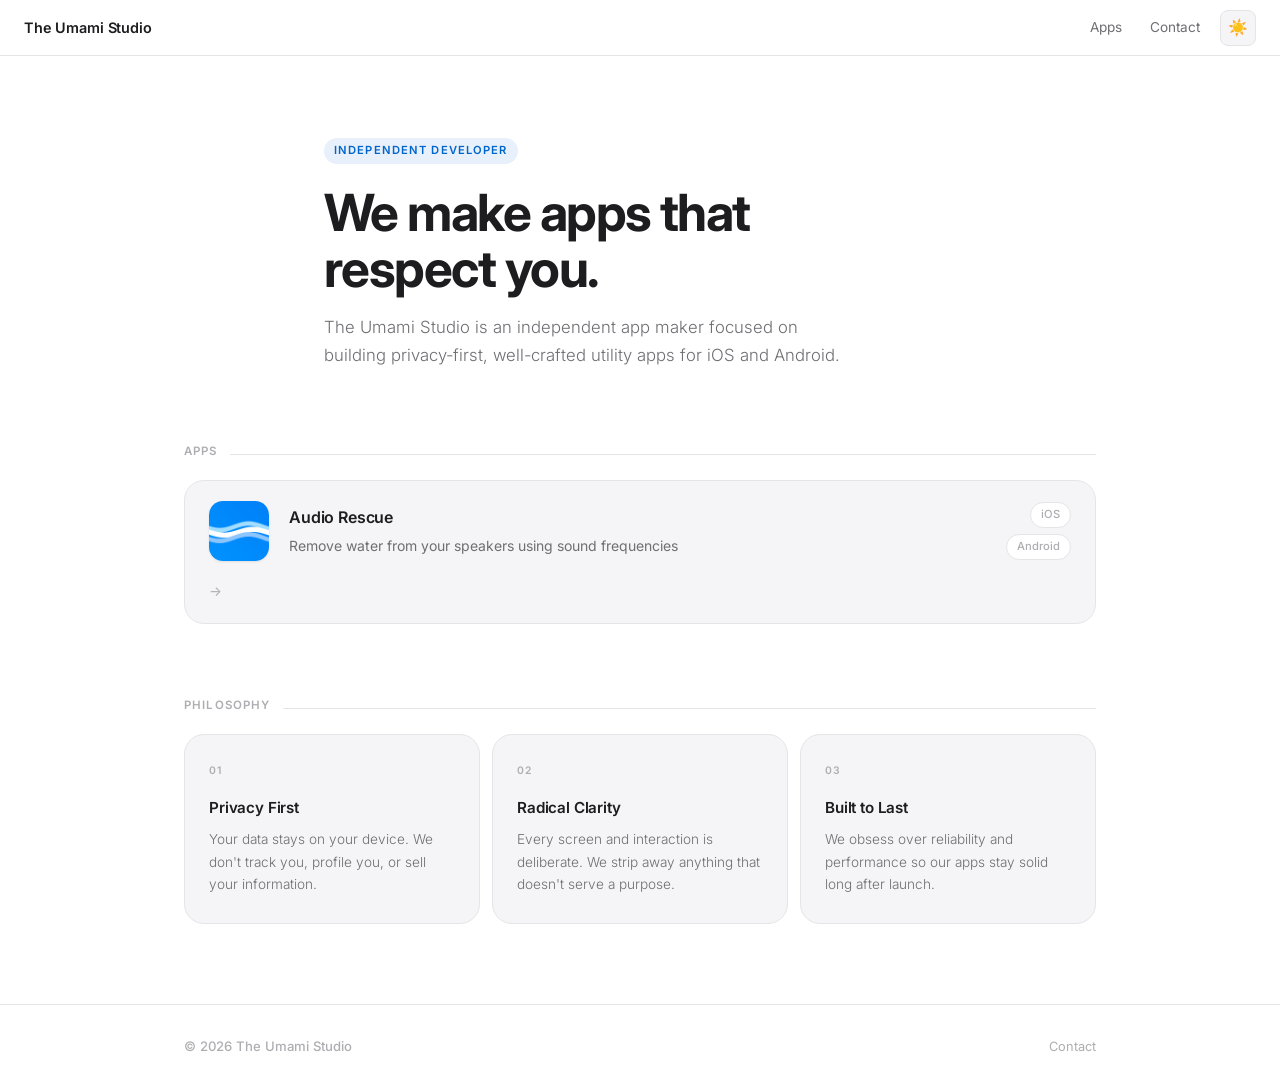
==== commit 44b08ea5: "fix: consistently use 'The Umami Studio' everywhere" ====
--- a/index.html
+++ b/index.html
@@ -20,7 +20,7 @@
 
   <!-- ── NAV ───────────────────────────────────── -->
   <nav class="nav">
-    <span class="nav-logo">Umami Studio</span>
+    <span class="nav-logo">The Umami Studio</span>
     <div class="nav-right">
       <a href="#apps" class="nav-link">Apps</a>
       <a href="mailto:theumamistudio@gmail.com" class="nav-link">Contact</a>
@@ -34,7 +34,7 @@
   <header class="hero">
     <span class="hero-label">Independent Developer</span>
     <h1 class="hero-title">We make apps that<br>respect you.</h1>
-    <p class="hero-desc">The Umami Studio is an independent app studio focused on building privacy-first, well-crafted utility apps for iOS and Android.</p>
+    <p class="hero-desc">The Umami Studio is an independent app maker focused on building privacy-first, well-crafted utility apps for iOS and Android.</p>
   </header>
 
   <!-- ── APPS ──────────────────────────────────── -->
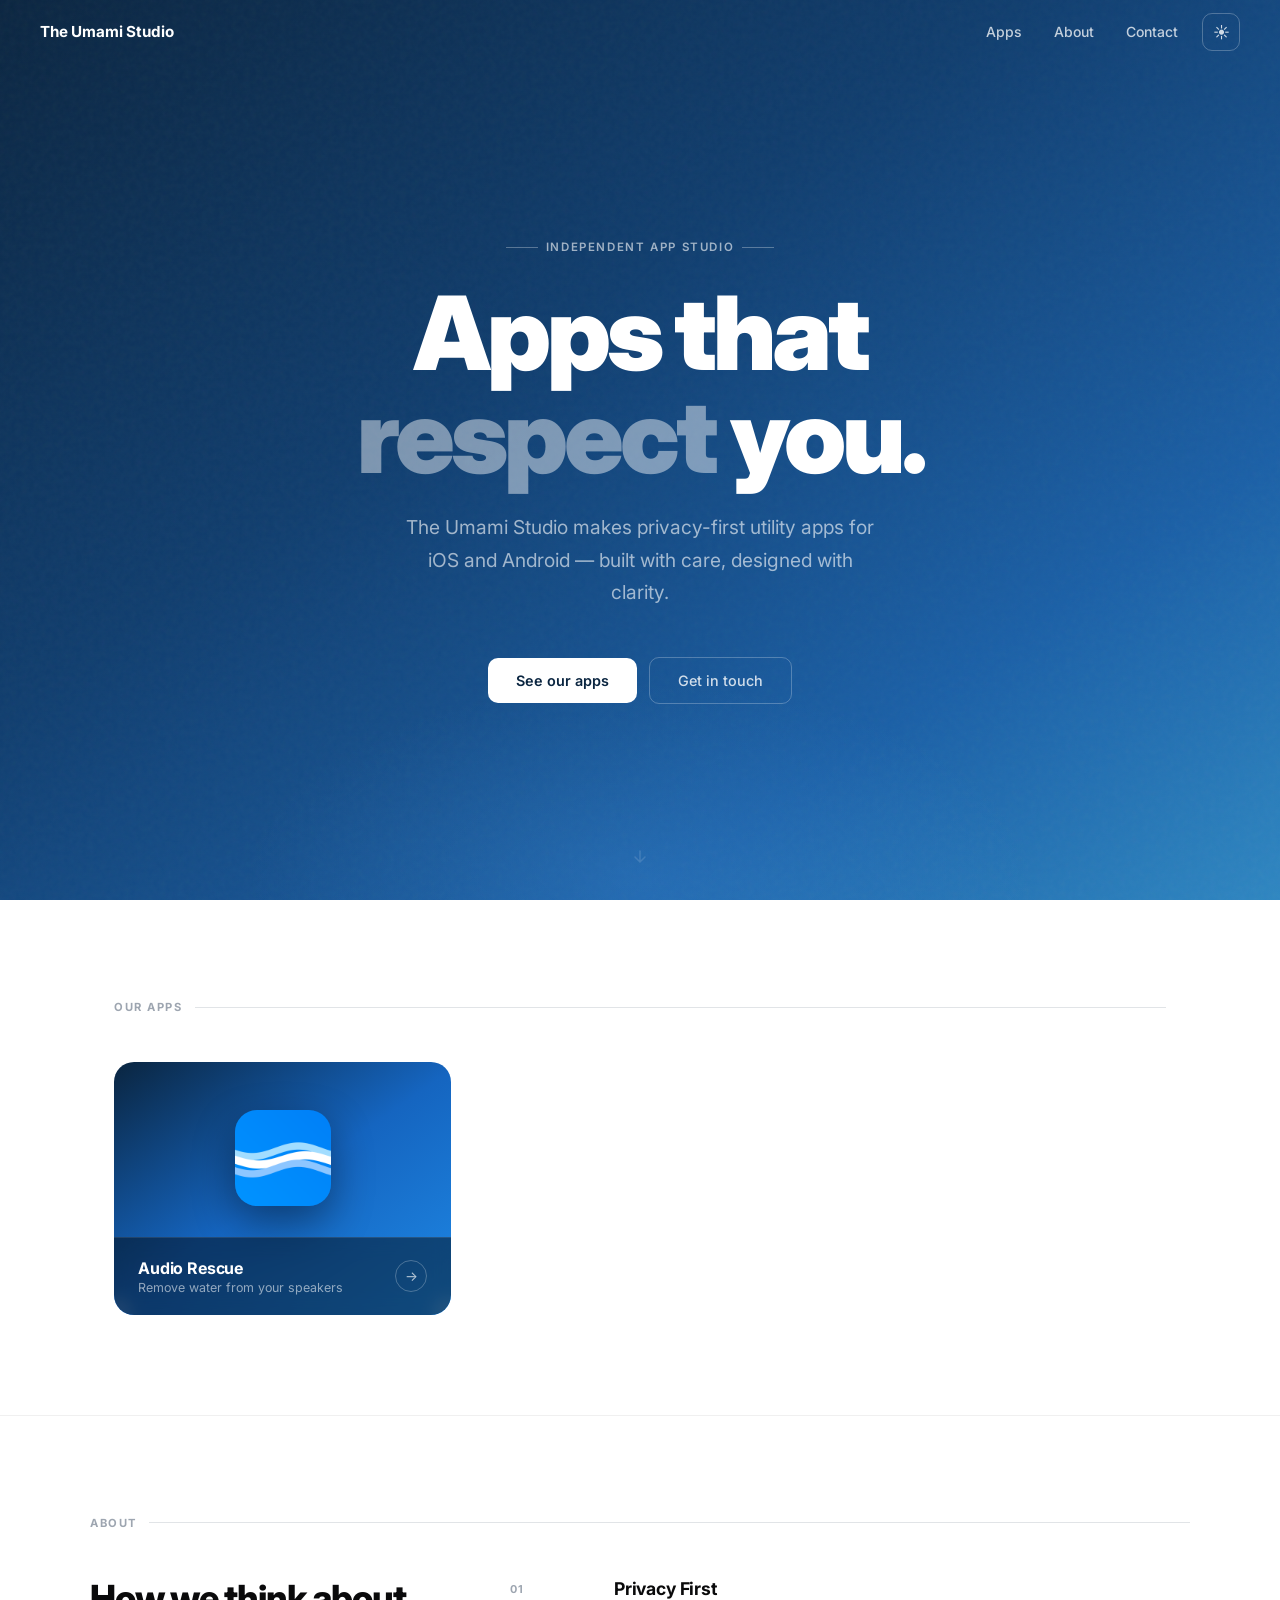
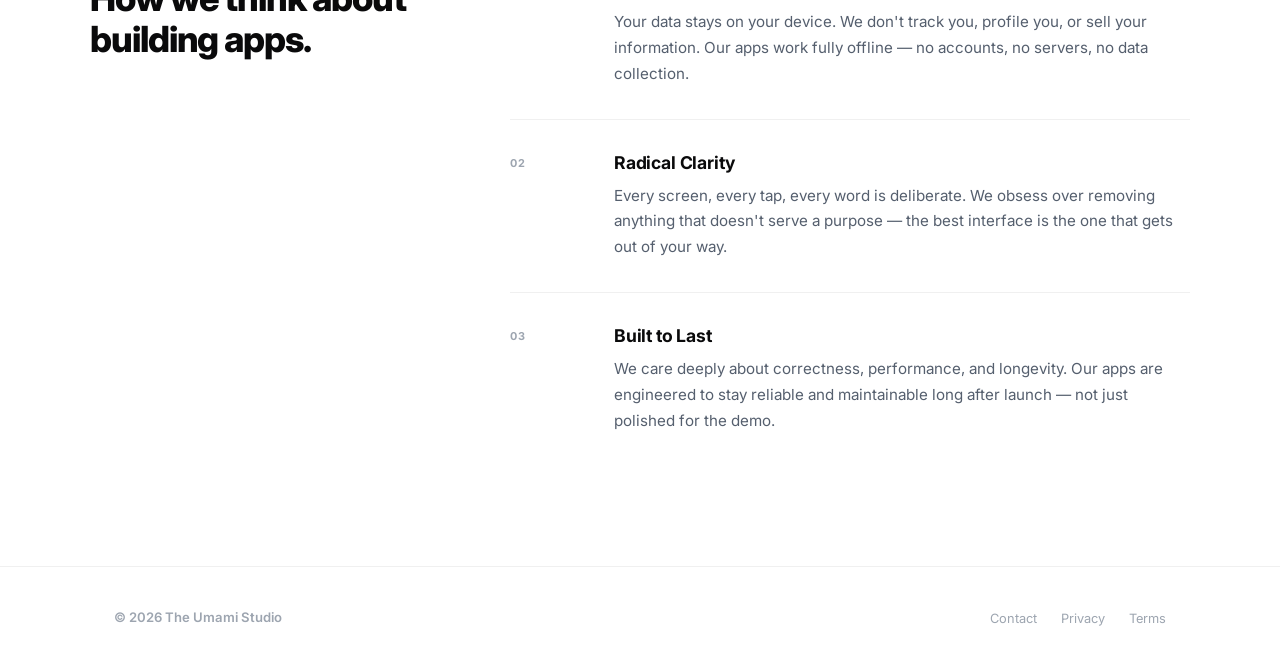
==== commit 32b48908: "feat: immersive redesign — gradient hero, visual app cards, frosted nav" ====
--- a/index.html
+++ b/index.html
@@ -5,96 +5,107 @@
   <meta name="viewport" content="width=device-width, initial-scale=1.0">
   <title>The Umami Studio — Privacy-first utility apps</title>
   <meta name="description" content="The Umami Studio builds privacy-first, minimalist utility applications for iOS and Android.">
-  <meta name="theme-color" content="#ffffff" id="themeColorMeta">
+  <meta property="og:title" content="The Umami Studio">
+  <meta property="og:description" content="Privacy-first utility apps, meticulously designed.">
+  <meta name="theme-color" content="#0a2540">
   <link rel="icon" type="image/png" href="assets/images/audio-rescue-icon.png">
   <link rel="stylesheet" href="assets/css/studio.css">
-  <!-- Inline theme script runs before paint to avoid flash -->
+  <!-- Anti-flash: set theme before first paint -->
   <script>
-    (function() {
-      var saved = localStorage.getItem('ums-theme') || 'light';
-      document.documentElement.setAttribute('data-theme', saved);
+    (function(){
+      var t = localStorage.getItem('ums-theme') || 'light';
+      document.documentElement.setAttribute('data-theme', t);
     })();
   </script>
 </head>
 <body>
 
-  <!-- ── NAV ───────────────────────────────────── -->
-  <nav class="nav">
+  <!-- ── NAV ────────────────────────────────────── -->
+  <nav class="nav" id="mainNav">
     <span class="nav-logo">The Umami Studio</span>
     <div class="nav-right">
       <a href="#apps" class="nav-link">Apps</a>
+      <a href="#about" class="nav-link">About</a>
       <a href="mailto:theumamistudio@gmail.com" class="nav-link">Contact</a>
-      <button class="theme-toggle" id="themeToggle" aria-label="Toggle dark mode" title="Toggle theme">
+      <button class="theme-btn" id="themeBtn" aria-label="Toggle dark mode">
         <span id="themeIcon">☀️</span>
       </button>
     </div>
   </nav>
 
-  <!-- ── HERO ──────────────────────────────────── -->
-  <header class="hero">
-    <span class="hero-label">Independent Developer</span>
-    <h1 class="hero-title">We make apps that<br>respect you.</h1>
-    <p class="hero-desc">The Umami Studio is an independent app maker focused on building privacy-first, well-crafted utility apps for iOS and Android.</p>
-  </header>
+  <!-- ── HERO ───────────────────────────────────── -->
+  <section class="hero">
+    <div class="hero-eyebrow">Independent App Studio</div>
+    <h1 class="hero-title">Apps that<br><em>respect</em> you.</h1>
+    <p class="hero-subtitle">The Umami Studio makes privacy-first utility apps for iOS and Android — built with care, designed with clarity.</p>
+    <div class="hero-cta">
+      <a href="#apps" class="btn-hero-primary">See our apps</a>
+      <a href="mailto:theumamistudio@gmail.com" class="btn-hero-ghost">Get in touch</a>
+    </div>
+    <div class="hero-scroll">
+      <svg width="16" height="16" viewBox="0 0 16 16" fill="none" xmlns="http://www.w3.org/2000/svg">
+        <path d="M8 3v10M3 9l5 5 5-5" stroke="currentColor" stroke-width="1.5" stroke-linecap="round" stroke-linejoin="round"/>
+      </svg>
+    </div>
+  </section>
 
-  <!-- ── APPS ──────────────────────────────────── -->
-  <main class="content">
+  <!-- ── APPS ───────────────────────────────────── -->
+  <section class="section" id="apps">
+    <div class="section-label reveal">Our Apps</div>
 
-    <section class="apps-section" id="apps">
-      <div class="section-head">
-        <span class="section-title">Apps</span>
-        <div class="section-line"></div>
-      </div>
+    <div class="apps-grid">
 
-      <div class="apps-list">
+      <!-- Audio Rescue Card -->
+      <a href="/audiorescue/" class="app-card app-card-audio-rescue reveal reveal-d1" aria-label="View Audio Rescue">
+        <div class="app-card-bg">
+          <img src="assets/images/audio-rescue-icon.png" alt="Audio Rescue" class="app-card-icon">
+        </div>
+        <div class="app-card-info">
+          <div>
+            <div class="app-card-name">Audio Rescue</div>
+            <div class="app-card-sub">Remove water from your speakers</div>
+          </div>
+          <div class="app-card-arrow">→</div>
+        </div>
+      </a>
 
-        <!-- Audio Rescue -->
-        <a href="/audiorescue/" class="app-card">
-          <img src="assets/images/audio-rescue-icon.png" alt="Audio Rescue" class="app-icon">
-          <div class="app-body">
-            <div class="app-name">Audio Rescue</div>
-            <div class="app-tagline">Remove water from your speakers using sound frequencies</div>
+      <!-- Placeholder slot for future apps — just add more .app-card blocks here -->
+
+    </div>
+  </section>
+
+  <!-- ── ABOUT ───────────────────────────────────── -->
+  <section class="about-section" id="about">
+    <div class="about-inner">
+      <div class="section-label reveal">About</div>
+      <div class="about-grid">
+        <h2 class="about-lead reveal">How we think about building apps.</h2>
+        <div class="about-values">
+          <div class="value-row reveal">
+            <span class="value-num">01</span>
+            <div class="value-content">
+              <h3>Privacy First</h3>
+              <p>Your data stays on your device. We don't track you, profile you, or sell your information. Our apps work fully offline — no accounts, no servers, no data collection.</p>
+            </div>
           </div>
-          <div class="app-platforms">
-            <span class="platform-tag">iOS</span>
-            <span class="platform-tag">Android</span>
+          <div class="value-row reveal reveal-d1">
+            <span class="value-num">02</span>
+            <div class="value-content">
+              <h3>Radical Clarity</h3>
+              <p>Every screen, every tap, every word is deliberate. We obsess over removing anything that doesn't serve a purpose — the best interface is the one that gets out of your way.</p>
+            </div>
           </div>
-          <span class="app-arrow">→</span>
-        </a>
-
-        <!-- Placeholder — future app slot style hint -->
-        <!-- To add a new app: copy the <a class="app-card"> block above and update content -->
-
-      </div>
-    </section>
-
-    <!-- ── VALUES ──────────────────────────────── -->
-    <section class="values-section">
-      <div class="section-head">
-        <span class="section-title">Philosophy</span>
-        <div class="section-line"></div>
-      </div>
-
-      <div class="values-grid">
-        <div class="value-card">
-          <div class="value-num">01</div>
-          <div class="value-name">Privacy First</div>
-          <p class="value-desc">Your data stays on your device. We don't track you, profile you, or sell your information.</p>
-        </div>
-        <div class="value-card">
-          <div class="value-num">02</div>
-          <div class="value-name">Radical Clarity</div>
-          <p class="value-desc">Every screen and interaction is deliberate. We strip away anything that doesn't serve a purpose.</p>
-        </div>
-        <div class="value-card">
-          <div class="value-num">03</div>
-          <div class="value-name">Built to Last</div>
-          <p class="value-desc">We obsess over reliability and performance so our apps stay solid long after launch.</p>
+          <div class="value-row reveal reveal-d2">
+            <span class="value-num">03</span>
+            <div class="value-content">
+              <h3>Built to Last</h3>
+              <p>We care deeply about correctness, performance, and longevity. Our apps are engineered to stay reliable and maintainable long after launch — not just polished for the demo.</p>
+            </div>
+          </div>
         </div>
       </div>
-    </section>
-
-  </main>
+    </div>
+  </section>
 
   <!-- ── FOOTER ─────────────────────────────────── -->
   <footer class="footer">
@@ -102,30 +113,51 @@
       <span class="footer-brand">© 2026 The Umami Studio</span>
       <ul class="footer-links">
         <li><a href="mailto:theumamistudio@gmail.com">Contact</a></li>
+        <li><a href="https://theumamistudio.github.io/audiorescue/privacy">Privacy</a></li>
+        <li><a href="https://theumamistudio.github.io/audiorescue/terms">Terms</a></li>
       </ul>
     </div>
   </footer>
 
-  <!-- ── THEME TOGGLE SCRIPT ────────────────────── -->
+  <!-- ── SCRIPTS ────────────────────────────────── -->
   <script>
-    var html     = document.documentElement;
-    var btn      = document.getElementById('themeToggle');
-    var icon     = document.getElementById('themeIcon');
-    var metaTheme = document.getElementById('themeColorMeta');
+    // Sticky nav — turns frosted glass on scroll
+    var nav = document.getElementById('mainNav');
+    window.addEventListener('scroll', function() {
+      nav.classList.toggle('scrolled', window.scrollY > 40);
+    }, { passive: true });
 
-    function applyTheme(theme) {
-      html.setAttribute('data-theme', theme);
-      icon.textContent = theme === 'dark' ? '🌙' : '☀️';
-      metaTheme.content = theme === 'dark' ? '#0a0a0b' : '#ffffff';
-      localStorage.setItem('ums-theme', theme);
+    // Theme toggle
+    var html  = document.documentElement;
+    var btn   = document.getElementById('themeBtn');
+    var icon  = document.getElementById('themeIcon');
+    var meta  = document.querySelector('meta[name="theme-color"]');
+
+    function applyTheme(t) {
+      html.setAttribute('data-theme', t);
+      icon.textContent = t === 'dark' ? '🌙' : '☀️';
+      if (meta) meta.content = t === 'dark' ? '#050d1a' : '#0a2540';
+      localStorage.setItem('ums-theme', t);
     }
 
-    // Apply correct icon on load
     applyTheme(html.getAttribute('data-theme') || 'light');
 
     btn.addEventListener('click', function() {
-      var current = html.getAttribute('data-theme');
-      applyTheme(current === 'dark' ? 'light' : 'dark');
+      applyTheme(html.getAttribute('data-theme') === 'dark' ? 'light' : 'dark');
+    });
+
+    // Scroll reveal
+    var observer = new IntersectionObserver(function(entries) {
+      entries.forEach(function(e) {
+        if (e.isIntersecting) {
+          e.target.classList.add('visible');
+          observer.unobserve(e.target);
+        }
+      });
+    }, { threshold: 0.1, rootMargin: '0px 0px -50px 0px' });
+
+    document.querySelectorAll('.reveal').forEach(function(el) {
+      observer.observe(el);
     });
   </script>
 
--- a/assets/css/studio.css
+++ b/assets/css/studio.css
@@ -1,43 +1,29 @@
 /* ==============================================
-   The Umami Studio — Studio Homepage Styles
-   Default: Light | Toggle: Dark
+   The Umami Studio — Studio Homepage
+   Inspired by: oakevergames.com energy
    ============================================== */
 
-@import url('https://fonts.googleapis.com/css2?family=Inter:ital,opsz,wght@0,14..32,300;0,14..32,400;0,14..32,500;0,14..32,600;0,14..32,700;1,14..32,300&display=swap');
+@import url('https://fonts.googleapis.com/css2?family=Inter:wght@300;400;500;600;700;800;900&display=swap');
 
 /* ── TOKENS ── */
 :root {
-  --bg:         #ffffff;
-  --bg-subtle:  #f5f5f7;
-  --bg-hover:   #f0f0f2;
-  --border:     #e5e5e7;
-  --border-strong: #c7c7cc;
-  --text-1:     #1d1d1f;
-  --text-2:     #6e6e73;
-  --text-3:     #aeaeb2;
-  --accent:     #0066cc;
-  --accent-bg:  #e8f0fb;
-  --shadow-sm:  0 1px 3px rgba(0,0,0,0.06), 0 1px 2px rgba(0,0,0,0.04);
-  --shadow-md:  0 4px 12px rgba(0,0,0,0.08), 0 2px 4px rgba(0,0,0,0.04);
-  --radius-sm:  8px;
-  --radius-md:  12px;
-  --radius-lg:  20px;
-  --transition: 0.2s ease;
+  --nav-h: 64px;
+  --accent: #0052cc;
+  --accent-light: #e8f1ff;
+  --text-1: #0a0a0b;
+  --text-2: #555f6e;
+  --text-3: #9da5b0;
+  --white: #ffffff;
+  --ease-out: cubic-bezier(0.16, 1, 0.3, 1);
 }
 
 [data-theme="dark"] {
-  --bg:         #0a0a0b;
-  --bg-subtle:  #111113;
-  --bg-hover:   #18181b;
-  --border:     #2a2a2d;
-  --border-strong: #3f3f46;
-  --text-1:     #f5f5f7;
-  --text-2:     #a1a1aa;
-  --text-3:     #52525b;
-  --accent:     #5ab2ff;
-  --accent-bg:  rgba(90,178,255,0.1);
-  --shadow-sm:  0 1px 3px rgba(0,0,0,0.3);
-  --shadow-md:  0 4px 12px rgba(0,0,0,0.4);
+  --accent: #5ab2ff;
+  --accent-light: rgba(90,178,255,0.1);
+  --text-1: #f5f5f7;
+  --text-2: #8f9bab;
+  --text-3: #52525b;
+  --white: #0a0a0b;
 }
 
 /* ── RESET ── */
@@ -46,284 +32,483 @@
 
 body {
   font-family: 'Inter', -apple-system, BlinkMacSystemFont, sans-serif;
-  font-size: 16px;
-  line-height: 1.6;
-  background: var(--bg);
+  background: var(--white);
   color: var(--text-1);
   -webkit-font-smoothing: antialiased;
-  transition: background var(--transition), color var(--transition);
-  min-height: 100vh;
+  overflow-x: hidden;
+  transition: background 0.3s ease, color 0.3s ease;
 }
 
 a { color: inherit; text-decoration: none; }
 img { display: block; max-width: 100%; }
+button { cursor: pointer; font-family: inherit; border: none; background: none; }
 
 /* ── NAV ── */
 .nav {
-  position: sticky;
-  top: 0;
-  z-index: 100;
+  position: fixed;
+  top: 0; left: 0; right: 0;
+  z-index: 200;
+  height: var(--nav-h);
   display: flex;
   align-items: center;
   justify-content: space-between;
-  padding: 0 24px;
-  height: 56px;
-  background: var(--bg);
-  border-bottom: 1px solid var(--border);
-  transition: background var(--transition), border-color var(--transition);
+  padding: 0 40px;
+  transition: background 0.4s ease, border-color 0.4s ease, backdrop-filter 0.4s ease;
+  border-bottom: 1px solid transparent;
+}
+
+.nav.scrolled {
+  background: rgba(255,255,255,0.8);
+  border-color: rgba(0,0,0,0.08);
+  backdrop-filter: blur(20px);
+  -webkit-backdrop-filter: blur(20px);
+}
+
+[data-theme="dark"] .nav.scrolled {
+  background: rgba(10,10,11,0.8);
+  border-color: rgba(255,255,255,0.06);
 }
 
 .nav-logo {
+  font-size: 0.95rem;
+  font-weight: 700;
+  letter-spacing: -0.01em;
+  color: var(--white);
+}
+
+.nav.scrolled .nav-logo { color: var(--text-1); }
+
+.nav-right {
+  display: flex;
+  align-items: center;
+  gap: 4px;
+}
+
+.nav-link {
+  font-size: 0.875rem;
+  font-weight: 500;
+  color: rgba(255,255,255,0.75);
+  padding: 8px 14px;
+  border-radius: 8px;
+  transition: color 0.2s, background 0.2s;
+}
+
+.nav-link:hover { color: #fff; background: rgba(255,255,255,0.1); }
+
+.nav.scrolled .nav-link { color: var(--text-2); }
+.nav.scrolled .nav-link:hover { color: var(--text-1); background: rgba(0,0,0,0.05); }
+
+[data-theme="dark"] .nav.scrolled .nav-link { color: var(--text-2); }
+[data-theme="dark"] .nav.scrolled .nav-link:hover { color: var(--text-1); background: rgba(255,255,255,0.05); }
+
+.theme-btn {
+  width: 38px; height: 38px;
+  border-radius: 10px;
+  border: 1px solid rgba(255,255,255,0.25);
+  color: rgba(255,255,255,0.8);
+  font-size: 1rem;
+  display: flex; align-items: center; justify-content: center;
+  transition: all 0.2s;
+  margin-left: 6px;
+}
+
+.theme-btn:hover { color: #fff; border-color: rgba(255,255,255,0.6); background: rgba(255,255,255,0.1); }
+
+.nav.scrolled .theme-btn {
+  border-color: rgba(0,0,0,0.12);
+  color: var(--text-2);
+  background: transparent;
+}
+
+.nav.scrolled .theme-btn:hover {
+  color: var(--text-1);
+  border-color: rgba(0,0,0,0.25);
+  background: rgba(0,0,0,0.04);
+}
+
+[data-theme="dark"] .nav.scrolled .theme-btn {
+  border-color: rgba(255,255,255,0.1);
+  color: var(--text-2);
+}
+
+[data-theme="dark"] .nav.scrolled .theme-btn:hover {
+  color: var(--text-1);
+  border-color: rgba(255,255,255,0.2);
+  background: rgba(255,255,255,0.06);
+}
+
+/* ── HERO ── */
+.hero {
+  min-height: 100vh;
+  display: flex;
+  flex-direction: column;
+  align-items: center;
+  justify-content: center;
+  text-align: center;
+  padding: calc(var(--nav-h) + 60px) 24px 80px;
+  position: relative;
+  overflow: hidden;
+  background: linear-gradient(145deg, #0a2540 0%, #0f3d6e 40%, #1a5fa6 75%, #2e86c1 100%);
+}
+
+[data-theme="dark"] .hero {
+  background: linear-gradient(145deg, #050d1a 0%, #071e36 40%, #0d3660 75%, #1a5a9e 100%);
+}
+
+/* Subtle noise texture */
+.hero::before {
+  content: '';
+  position: absolute;
+  inset: 0;
+  background-image: url("data:image/svg+xml,%3Csvg viewBox='0 0 200 200' xmlns='http://www.w3.org/2000/svg'%3E%3Cfilter id='n'%3E%3CfeTurbulence type='fractalNoise' baseFrequency='0.75' numOctaves='4' stitchTiles='stitch'/%3E%3C/filter%3E%3Crect width='100%25' height='100%25' filter='url(%23n)' opacity='0.04'/%3E%3C/svg%3E");
+  pointer-events: none;
+}
+
+/* Glow circles */
+.hero::after {
+  content: '';
+  position: absolute;
+  bottom: -20%;
+  left: 50%;
+  transform: translateX(-50%);
+  width: 800px;
+  height: 400px;
+  background: radial-gradient(ellipse, rgba(90,178,255,0.15) 0%, transparent 70%);
+  pointer-events: none;
+}
+
+.hero-eyebrow {
+  display: inline-flex;
+  align-items: center;
+  gap: 8px;
+  font-size: 0.72rem;
+  font-weight: 600;
+  letter-spacing: 0.14em;
+  text-transform: uppercase;
+  color: rgba(255,255,255,0.6);
+  margin-bottom: 28px;
+  position: relative;
+  z-index: 1;
+}
+
+.hero-eyebrow::before,
+.hero-eyebrow::after {
+  content: '';
+  display: block;
+  width: 32px;
+  height: 1px;
+  background: rgba(255,255,255,0.3);
+}
+
+.hero-title {
+  font-size: clamp(3rem, 8vw, 6.5rem);
+  font-weight: 900;
+  line-height: 1.0;
+  letter-spacing: -0.04em;
+  color: #fff;
+  margin-bottom: 24px;
+  position: relative;
+  z-index: 1;
+}
+
+.hero-title em {
+  font-style: normal;
+  color: rgba(255,255,255,0.45);
+}
+
+.hero-subtitle {
+  font-size: clamp(1rem, 2vw, 1.2rem);
+  font-weight: 400;
+  color: rgba(255,255,255,0.6);
+  max-width: 480px;
+  margin: 0 auto 48px;
+  line-height: 1.7;
+  position: relative;
+  z-index: 1;
+}
+
+.hero-cta {
+  display: flex;
+  gap: 12px;
+  align-items: center;
+  justify-content: center;
+  position: relative;
+  z-index: 1;
+}
+
+.btn-hero-primary {
+  padding: 14px 28px;
+  background: #fff;
+  color: #0a2540;
   font-size: 0.9rem;
   font-weight: 600;
+  border-radius: 10px;
+  transition: all 0.25s var(--ease-out);
+}
+
+.btn-hero-primary:hover {
+  background: rgba(255,255,255,0.88);
+  transform: translateY(-1px);
+  box-shadow: 0 8px 24px rgba(0,0,0,0.2);
+}
+
+.btn-hero-ghost {
+  padding: 14px 28px;
+  border: 1px solid rgba(255,255,255,0.25);
+  color: rgba(255,255,255,0.8);
+  font-size: 0.9rem;
+  font-weight: 500;
+  border-radius: 10px;
+  transition: all 0.25s var(--ease-out);
+}
+
+.btn-hero-ghost:hover {
+  border-color: rgba(255,255,255,0.55);
+  color: #fff;
+  background: rgba(255,255,255,0.06);
+}
+
+/* Scroll chevron */
+.hero-scroll {
+  position: absolute;
+  bottom: 36px;
+  left: 50%;
+  transform: translateX(-50%);
+  display: flex;
+  flex-direction: column;
+  align-items: center;
+  gap: 6px;
+  color: rgba(255,255,255,0.35);
+  font-size: 0.7rem;
+  letter-spacing: 0.1em;
+  text-transform: uppercase;
+  z-index: 1;
+  animation: bob 2.5s ease-in-out infinite;
+}
+
+@keyframes bob {
+  0%, 100% { transform: translateX(-50%) translateY(0); }
+  50% { transform: translateX(-50%) translateY(6px); }
+}
+
+.hero-scroll svg { opacity: 0.4; }
+
+/* ── CONTENT SECTIONS ── */
+.section {
+  padding: 100px 24px;
+  max-width: 1100px;
+  margin: 0 auto;
+}
+
+.section-label {
+  display: flex;
+  align-items: center;
+  gap: 12px;
+  font-size: 0.7rem;
+  font-weight: 700;
+  letter-spacing: 0.14em;
+  text-transform: uppercase;
+  color: var(--text-3);
+  margin-bottom: 48px;
+}
+
+.section-label::after {
+  content: '';
+  flex: 1;
+  height: 1px;
+  background: currentColor;
+  opacity: 0.3;
+}
+
+/* ── APPS GRID ── */
+.apps-grid {
+  display: grid;
+  grid-template-columns: repeat(auto-fill, minmax(320px, 1fr));
+  gap: 20px;
+}
+
+/* App card — full visual card */
+.app-card {
+  position: relative;
+  border-radius: 20px;
+  overflow: hidden;
+  aspect-ratio: 4/3;
+  display: flex;
+  flex-direction: column;
+  justify-content: flex-end;
+  text-decoration: none;
+  cursor: pointer;
+  transition: transform 0.4s var(--ease-out), box-shadow 0.4s var(--ease-out);
+}
+
+.app-card:hover {
+  transform: translateY(-6px) scale(1.01);
+  box-shadow: 0 24px 48px rgba(0,0,0,0.22);
+}
+
+/* Background gradient for each app — update per app */
+.app-card-audio-rescue {
+  background: linear-gradient(145deg, #0a2540 0%, #1565c0 50%, #1e88e5 100%);
+}
+
+/* Card icon — centered, large */
+.app-card-bg {
+  position: absolute;
+  inset: 0;
+  display: flex;
+  align-items: center;
+  justify-content: center;
+  padding-bottom: 60px;
+}
+
+.app-card-icon {
+  width: 96px;
+  height: 96px;
+  border-radius: 22px;
+  box-shadow: 0 16px 40px rgba(0,0,0,0.4);
+  transition: transform 0.4s var(--ease-out);
+}
+
+.app-card:hover .app-card-icon {
+  transform: translateY(-4px) scale(1.05);
+}
+
+/* Card info bar at bottom */
+.app-card-info {
+  position: relative;
+  padding: 20px 24px;
+  background: rgba(0,0,0,0.45);
+  backdrop-filter: blur(10px);
+  -webkit-backdrop-filter: blur(10px);
+  display: flex;
+  align-items: center;
+  justify-content: space-between;
+  border-top: 1px solid rgba(255,255,255,0.1);
+}
+
+.app-card-name {
+  font-size: 1rem;
+  font-weight: 700;
+  color: #fff;
+  letter-spacing: -0.01em;
+}
+
+.app-card-sub {
+  font-size: 0.78rem;
+  color: rgba(255,255,255,0.55);
+  margin-top: 2px;
+}
+
+.app-card-arrow {
+  width: 32px;
+  height: 32px;
+  border-radius: 50%;
+  border: 1px solid rgba(255,255,255,0.25);
+  display: flex;
+  align-items: center;
+  justify-content: center;
+  color: rgba(255,255,255,0.7);
+  font-size: 0.85rem;
+  transition: all 0.25s;
+  flex-shrink: 0;
+}
+
+.app-card:hover .app-card-arrow {
+  background: rgba(255,255,255,0.15);
+  border-color: rgba(255,255,255,0.5);
+  color: #fff;
+}
+
+/* ── ABOUT SECTION ── */
+.about-section {
+  background: var(--white);
+  padding: 100px 24px;
+  border-top: 1px solid rgba(0,0,0,0.06);
+  transition: background 0.3s ease, border-color 0.3s ease;
+}
+
+[data-theme="dark"] .about-section {
+  border-color: rgba(255,255,255,0.06);
+}
+
+.about-inner {
+  max-width: 1100px;
+  margin: 0 auto;
+}
+
+.about-grid {
+  display: grid;
+  grid-template-columns: 1fr 2fr;
+  gap: 80px;
+  align-items: start;
+}
+
+.about-lead {
+  font-size: clamp(1.5rem, 3vw, 2.25rem);
+  font-weight: 800;
+  letter-spacing: -0.03em;
+  color: var(--text-1);
+  line-height: 1.15;
+  position: sticky;
+  top: 100px;
+}
+
+.about-values {
+  display: flex;
+  flex-direction: column;
+  gap: 0;
+}
+
+.value-row {
+  display: grid;
+  grid-template-columns: 80px 1fr;
+  gap: 24px;
+  align-items: start;
+  padding: 32px 0;
+  border-bottom: 1px solid rgba(0,0,0,0.06);
+  transition: border-color 0.3s;
+}
+
+[data-theme="dark"] .value-row { border-color: rgba(255,255,255,0.06); }
+.value-row:first-child { padding-top: 0; }
+.value-row:last-child { border-bottom: none; }
+
+.value-num {
+  font-size: 0.68rem;
+  font-weight: 700;
+  letter-spacing: 0.1em;
+  color: var(--text-3);
+  padding-top: 4px;
+}
+
+.value-content h3 {
+  font-size: 1.1rem;
+  font-weight: 700;
   color: var(--text-1);
   letter-spacing: -0.01em;
-}
-
-.nav-right {
-  display: flex;
-  align-items: center;
-  gap: 4px;
-}
-
-.nav-link {
-  font-size: 0.85rem;
-  color: var(--text-2);
-  padding: 6px 12px;
-  border-radius: var(--radius-sm);
-  transition: color var(--transition), background var(--transition);
-}
-
-.nav-link:hover { color: var(--text-1); background: var(--bg-hover); }
-
-/* Theme Toggle */
-.theme-toggle {
-  display: flex;
-  align-items: center;
-  justify-content: center;
-  width: 36px;
-  height: 36px;
-  border-radius: var(--radius-sm);
-  border: 1px solid var(--border);
-  background: var(--bg-subtle);
-  color: var(--text-2);
-  cursor: pointer;
-  transition: all var(--transition);
-  font-size: 1rem;
-  margin-left: 4px;
-}
-
-.theme-toggle:hover {
-  background: var(--bg-hover);
-  color: var(--text-1);
-  border-color: var(--border-strong);
-}
-
-/* ── HERO ── */
-.hero {
-  padding: 80px 24px 72px;
-  max-width: 680px;
-  margin: 0 auto;
-}
-
-.hero-label {
-  display: inline-block;
-  font-size: 0.7rem;
-  font-weight: 600;
-  letter-spacing: 0.1em;
-  text-transform: uppercase;
-  color: var(--accent);
-  background: var(--accent-bg);
-  padding: 4px 10px;
-  border-radius: 999px;
-  margin-bottom: 20px;
-}
-
-.hero-title {
-  font-size: clamp(2rem, 5vw, 3.2rem);
-  font-weight: 700;
-  line-height: 1.1;
-  letter-spacing: -0.03em;
-  color: var(--text-1);
-  margin-bottom: 16px;
-}
-
-.hero-desc {
-  font-size: 1.05rem;
-  font-weight: 300;
+  margin-bottom: 10px;
+}
+
+.value-content p {
+  font-size: 0.95rem;
   color: var(--text-2);
   line-height: 1.7;
-  max-width: 520px;
-}
-
-/* ── CONTENT WRAPPER ── */
-.content {
-  max-width: 960px;
-  margin: 0 auto;
-  padding: 0 24px;
-}
-
-/* ── SECTION HEADER ── */
-.section-head {
-  display: flex;
-  align-items: baseline;
-  gap: 12px;
-  margin-bottom: 20px;
-}
-
-.section-title {
-  font-size: 0.72rem;
-  font-weight: 600;
-  letter-spacing: 0.1em;
-  text-transform: uppercase;
-  color: var(--text-3);
-}
-
-.section-line {
-  flex: 1;
-  height: 1px;
-  background: var(--border);
-}
-
-/* ── APP CARDS ── */
-.apps-section { padding-bottom: 72px; }
-
-.apps-list {
-  display: flex;
-  flex-direction: column;
-  gap: 12px;
-}
-
-.app-card {
-  display: grid;
-  grid-template-columns: 60px 1fr auto;
-  align-items: center;
-  gap: 20px;
-  padding: 20px 24px;
-  background: var(--bg-subtle);
-  border: 1px solid var(--border);
-  border-radius: var(--radius-lg);
-  transition: border-color var(--transition), box-shadow var(--transition), background var(--transition);
-  text-decoration: none;
-  color: inherit;
-}
-
-.app-card:hover {
-  border-color: var(--border-strong);
-  box-shadow: var(--shadow-md);
-  background: var(--bg-hover);
-}
-
-.app-icon {
-  width: 60px;
-  height: 60px;
-  border-radius: 14px;
-  box-shadow: var(--shadow-sm);
-  flex-shrink: 0;
-}
-
-.app-body { min-width: 0; }
-
-.app-name {
-  font-size: 1rem;
-  font-weight: 600;
-  color: var(--text-1);
-  letter-spacing: -0.01em;
-  margin-bottom: 4px;
-}
-
-.app-tagline {
-  font-size: 0.875rem;
-  color: var(--text-2);
   font-weight: 400;
-  white-space: nowrap;
-  overflow: hidden;
-  text-overflow: ellipsis;
-}
-
-.app-platforms {
-  display: flex;
-  flex-direction: column;
-  gap: 6px;
-  align-items: flex-end;
-  flex-shrink: 0;
-}
-
-.platform-tag {
-  font-size: 0.7rem;
-  font-weight: 500;
-  color: var(--text-3);
-  background: var(--bg);
-  border: 1px solid var(--border);
-  padding: 3px 10px;
-  border-radius: 999px;
-  white-space: nowrap;
-}
-
-.app-arrow {
-  font-size: 0.85rem;
-  color: var(--text-3);
-  transition: color var(--transition), transform var(--transition);
-}
-
-.app-card:hover .app-arrow {
-  color: var(--text-1);
-  transform: translateX(3px);
-}
-
-/* ── VALUES ── */
-.values-section { padding-bottom: 80px; }
-
-.values-grid {
-  display: grid;
-  grid-template-columns: repeat(3, 1fr);
-  gap: 12px;
-}
-
-.value-card {
-  padding: 28px 24px;
-  background: var(--bg-subtle);
-  border: 1px solid var(--border);
-  border-radius: var(--radius-lg);
-  transition: border-color var(--transition);
-}
-
-.value-card:hover { border-color: var(--border-strong); }
-
-.value-num {
-  font-size: 0.65rem;
-  font-weight: 600;
-  letter-spacing: 0.12em;
-  text-transform: uppercase;
-  color: var(--text-3);
-  margin-bottom: 16px;
-}
-
-.value-name {
-  font-size: 0.95rem;
-  font-weight: 600;
-  color: var(--text-1);
-  letter-spacing: -0.01em;
-  margin-bottom: 8px;
-}
-
-.value-desc {
-  font-size: 0.85rem;
-  color: var(--text-2);
-  font-weight: 300;
-  line-height: 1.65;
 }
 
 /* ── FOOTER ── */
 .footer {
-  border-top: 1px solid var(--border);
-  transition: border-color var(--transition);
-}
+  background: var(--white);
+  border-top: 1px solid rgba(0,0,0,0.06);
+  transition: background 0.3s ease, border-color 0.3s ease;
+}
+
+[data-theme="dark"] .footer { border-color: rgba(255,255,255,0.06); }
 
 .footer-inner {
-  max-width: 960px;
+  max-width: 1100px;
   margin: 0 auto;
-  padding: 28px 24px;
+  padding: 40px 24px;
   display: flex;
   align-items: center;
   justify-content: space-between;
@@ -333,38 +518,52 @@
 
 .footer-brand {
   font-size: 0.82rem;
-  font-weight: 500;
+  font-weight: 600;
   color: var(--text-3);
 }
 
 .footer-links {
   display: flex;
-  gap: 20px;
+  gap: 24px;
   list-style: none;
 }
 
 .footer-links a {
   font-size: 0.8rem;
   color: var(--text-3);
-  transition: color var(--transition);
+  transition: color 0.2s;
 }
 
 .footer-links a:hover { color: var(--text-1); }
 
+/* ── REVEAL ANIMATIONS ── */
+.reveal {
+  opacity: 0;
+  transform: translateY(28px);
+  transition: opacity 0.8s var(--ease-out), transform 0.8s var(--ease-out);
+}
+
+.reveal.visible { opacity: 1; transform: none; }
+.reveal-d1 { transition-delay: 0.1s; }
+.reveal-d2 { transition-delay: 0.2s; }
+.reveal-d3 { transition-delay: 0.3s; }
+
 /* ── RESPONSIVE ── */
-@media (max-width: 640px) {
-  .hero { padding: 56px 20px 48px; }
-  .content { padding: 0 16px; }
-
-  .app-card {
-    grid-template-columns: 52px 1fr;
-    gap: 14px;
-    padding: 16px;
+@media (max-width: 768px) {
+  .nav { padding: 0 20px; }
+  
+  .about-grid {
+    grid-template-columns: 1fr;
+    gap: 40px;
   }
-  .app-platforms { display: none; }
-  .app-arrow { display: none; }
-
-  .values-grid { grid-template-columns: 1fr; }
-
-  .footer-inner { flex-direction: column; align-items: flex-start; gap: 12px; }
-}
+  
+  .about-lead { position: static; }
+
+  .footer-inner { flex-direction: column; align-items: flex-start; }
+  .footer-links { flex-wrap: wrap; gap: 16px; }
+}
+
+@media (max-width: 480px) {
+  .hero-cta { flex-direction: column; }
+  .apps-grid { grid-template-columns: 1fr; }
+}
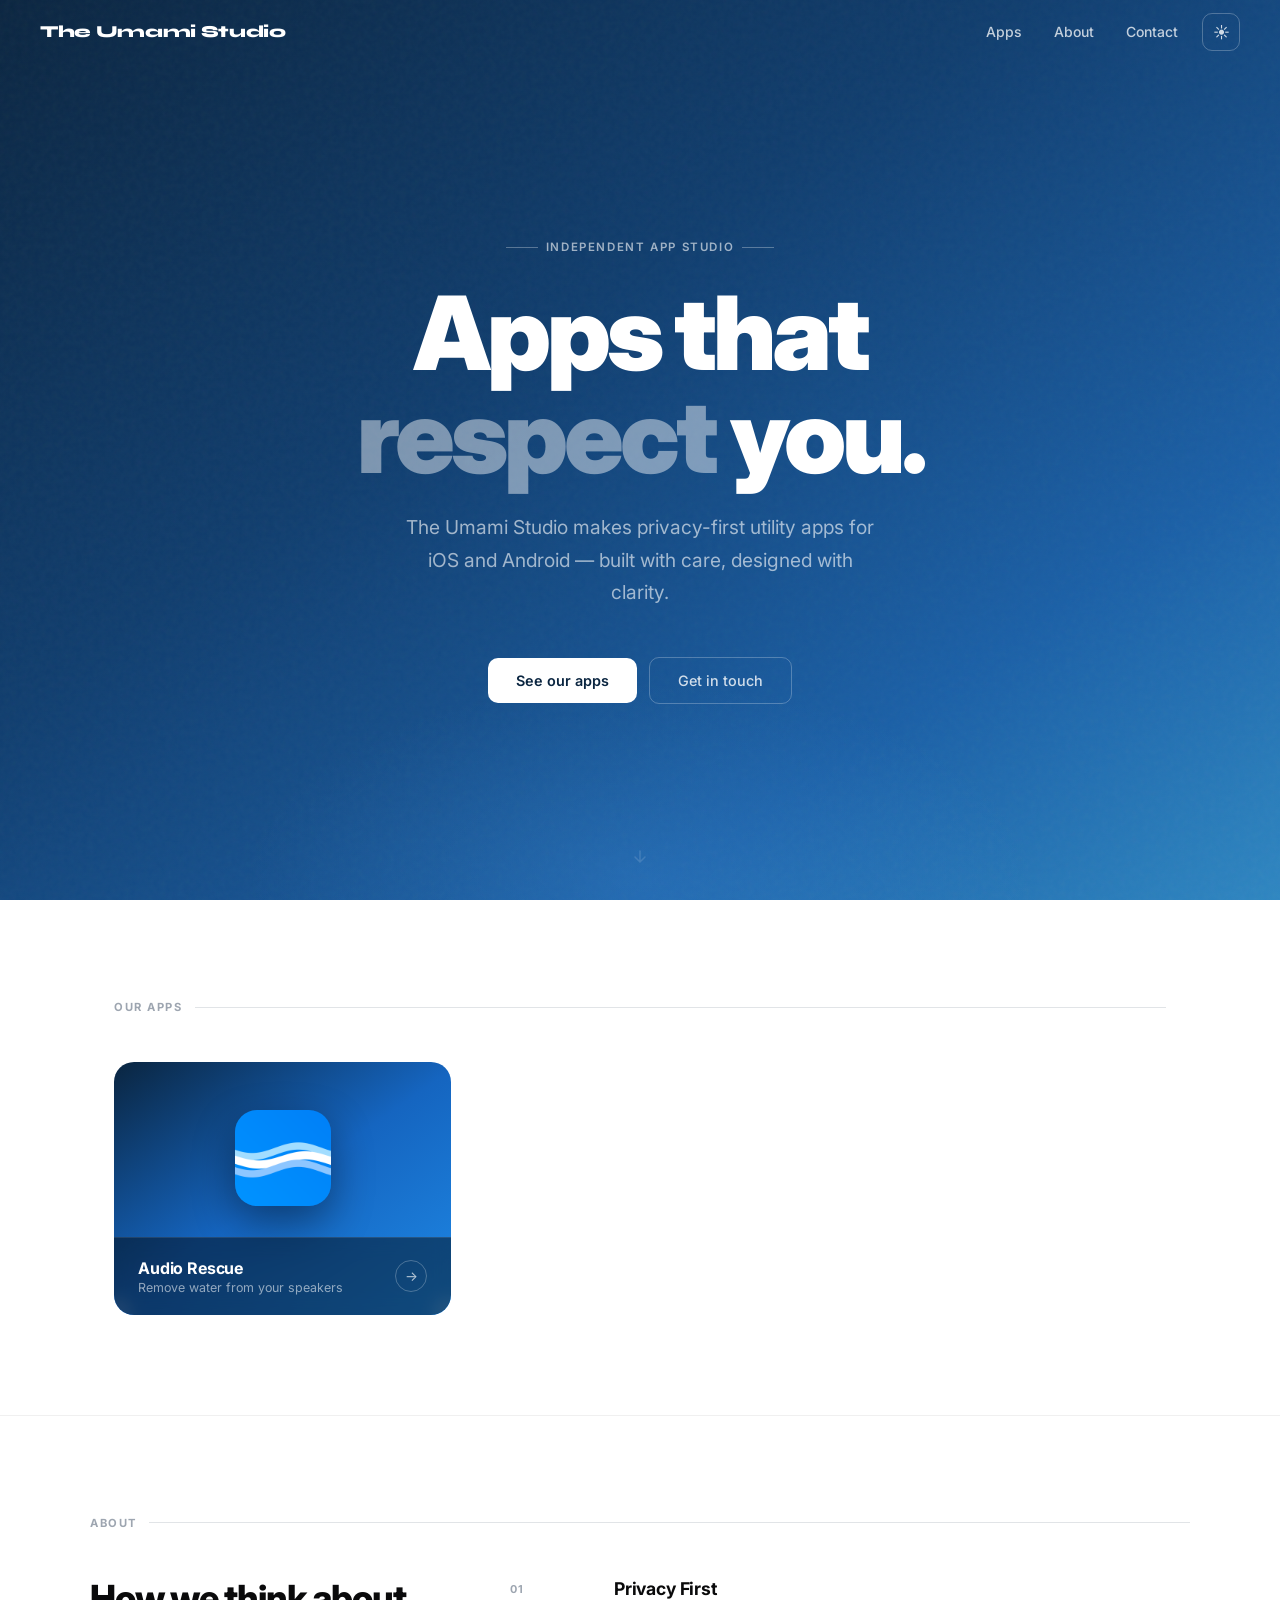
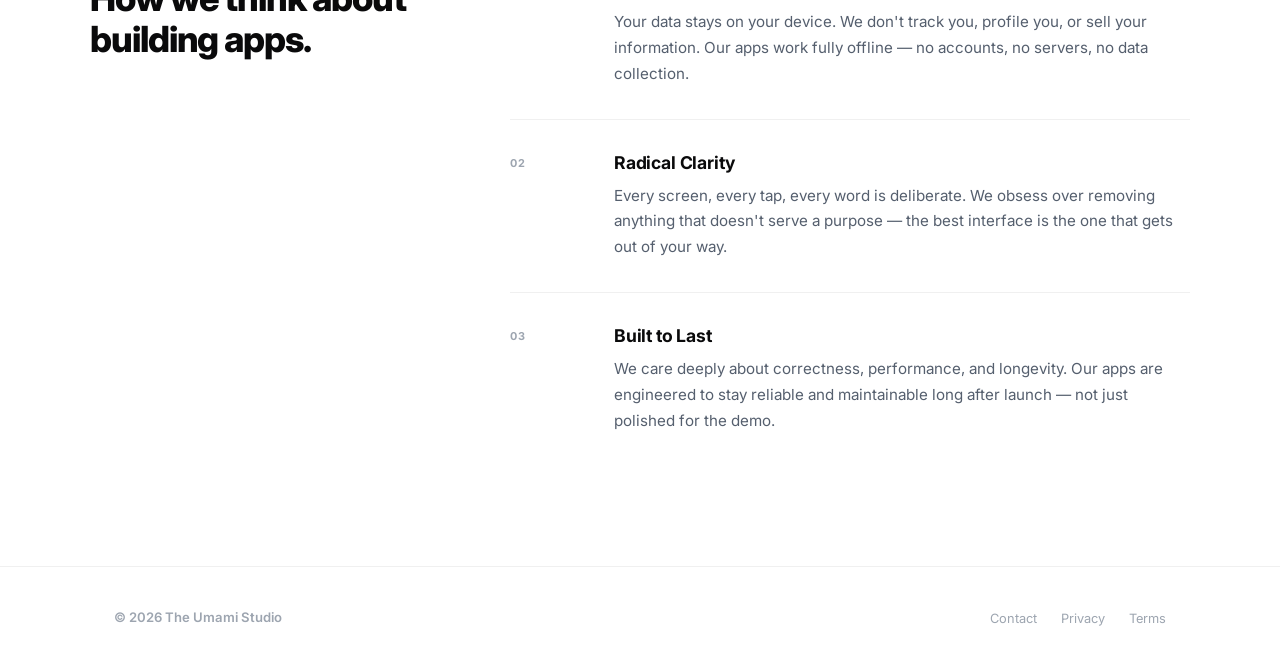
==== commit c669b3fd: "Refactor legal pages to support general and app-specific policies" ====
--- a/index.html
+++ b/index.html
@@ -113,8 +113,8 @@
       <span class="footer-brand">© 2026 The Umami Studio</span>
       <ul class="footer-links">
         <li><a href="mailto:theumamistudio@gmail.com">Contact</a></li>
-        <li><a href="https://theumamistudio.github.io/audiorescue/privacy">Privacy</a></li>
-        <li><a href="https://theumamistudio.github.io/audiorescue/terms">Terms</a></li>
+        <li><a href="/privacy">Privacy</a></li>
+        <li><a href="/terms">Terms</a></li>
       </ul>
     </div>
   </footer>
--- a/assets/css/studio.css
+++ b/assets/css/studio.css
@@ -3,7 +3,7 @@
    Inspired by: oakevergames.com energy
    ============================================== */
 
-@import url('https://fonts.googleapis.com/css2?family=Inter:wght@300;400;500;600;700;800;900&display=swap');
+@import url('https://fonts.googleapis.com/css2?family=Inter:wght@300;400;500;600;700;800;900&family=Syne:wght@700;800&display=swap');
 
 /* ── TOKENS ── */
 :root {
@@ -70,13 +70,15 @@
 }
 
 .nav-logo {
-  font-size: 0.95rem;
-  font-weight: 700;
-  letter-spacing: -0.01em;
-  color: var(--white);
-}
-
-.nav.scrolled .nav-logo { color: var(--text-1); }
+  font-family: 'Syne', sans-serif;
+  font-size: 1.05rem;
+  font-weight: 800;
+  letter-spacing: -0.02em;
+  color: #fff !important;
+  transition: color 0.3s ease;
+}
+
+.nav.scrolled .nav-logo { color: var(--text-1) !important; }
 
 .nav-right {
   display: flex;
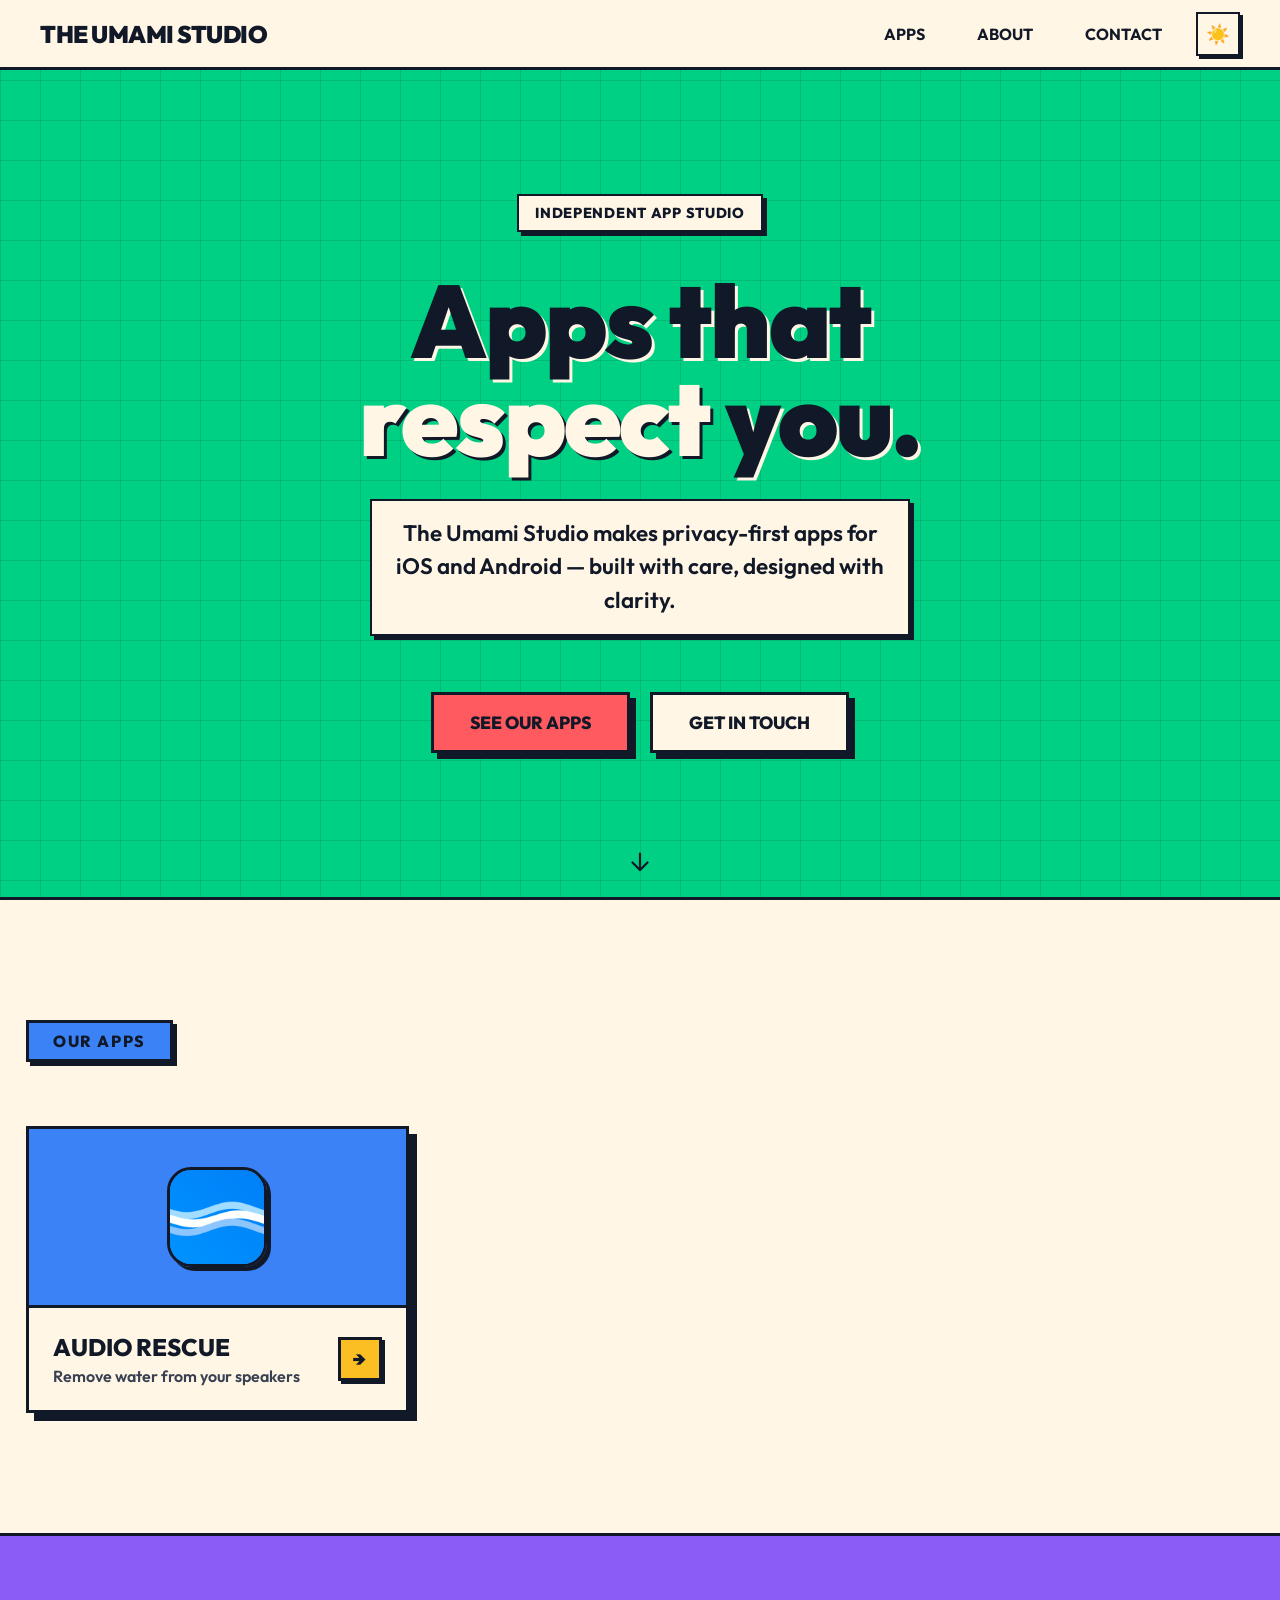
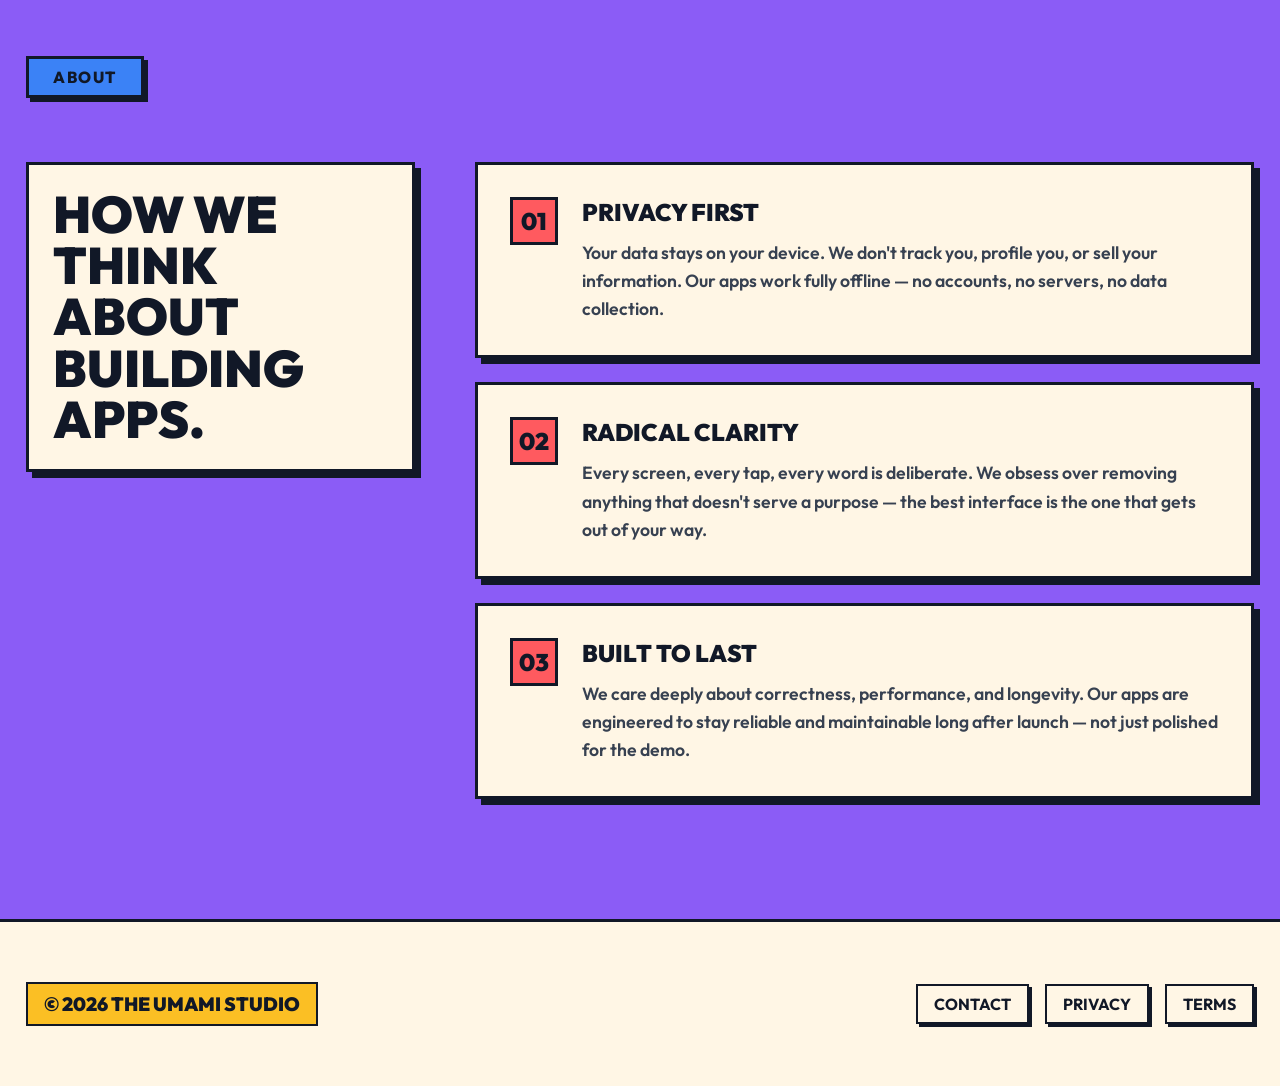
==== commit 040194cb: "Unify subpages with Neo-Brutalism design and update layout" ====
--- a/index.html
+++ b/index.html
@@ -37,7 +37,7 @@
   <section class="hero">
     <div class="hero-eyebrow">Independent App Studio</div>
     <h1 class="hero-title">Apps that<br><em>respect</em> you.</h1>
-    <p class="hero-subtitle">The Umami Studio makes privacy-first utility apps for iOS and Android — built with care, designed with clarity.</p>
+    <p class="hero-subtitle">The Umami Studio makes privacy-first apps for iOS and Android — built with care, designed with clarity.</p>
     <div class="hero-cta">
       <a href="#apps" class="btn-hero-primary">See our apps</a>
       <a href="mailto:theumamistudio@gmail.com" class="btn-hero-ghost">Get in touch</a>
@@ -51,26 +51,28 @@
 
   <!-- ── APPS ───────────────────────────────────── -->
   <section class="section" id="apps">
-    <div class="section-label reveal">Our Apps</div>
+    <div class="section-inner">
+      <div class="section-label reveal">Our Apps</div>
 
-    <div class="apps-grid">
+      <div class="apps-grid">
 
-      <!-- Audio Rescue Card -->
-      <a href="/audiorescue/" class="app-card app-card-audio-rescue reveal reveal-d1" aria-label="View Audio Rescue">
-        <div class="app-card-bg">
-          <img src="assets/images/audio-rescue-icon.png" alt="Audio Rescue" class="app-card-icon">
-        </div>
-        <div class="app-card-info">
-          <div>
-            <div class="app-card-name">Audio Rescue</div>
-            <div class="app-card-sub">Remove water from your speakers</div>
+        <!-- Audio Rescue Card -->
+        <a href="/audiorescue/" class="app-card app-card-audio-rescue reveal reveal-d1" aria-label="View Audio Rescue">
+          <div class="app-card-bg">
+            <img src="assets/images/audio-rescue-icon.png" alt="Audio Rescue" class="app-card-icon">
           </div>
-          <div class="app-card-arrow">→</div>
-        </div>
-      </a>
+          <div class="app-card-info">
+            <div>
+              <div class="app-card-name">Audio Rescue</div>
+              <div class="app-card-sub">Remove water from your speakers</div>
+            </div>
+            <div class="app-card-arrow">→</div>
+          </div>
+        </a>
 
-      <!-- Placeholder slot for future apps — just add more .app-card blocks here -->
+        <!-- Placeholder slot for future apps — just add more .app-card blocks here -->
 
+      </div>
     </div>
   </section>
 
--- a/assets/css/studio.css
+++ b/assets/css/studio.css
@@ -1,29 +1,41 @@
 /* ==============================================
-   The Umami Studio — Studio Homepage
-   Inspired by: oakevergames.com energy
+   The Umami Studio — Neo-Brutalism Flat Design
    ============================================== */
 
-@import url('https://fonts.googleapis.com/css2?family=Inter:wght@300;400;500;600;700;800;900&family=Syne:wght@700;800&display=swap');
+@import url('https://fonts.googleapis.com/css2?family=Outfit:wght@400;600;700;800;900&display=swap');
 
 /* ── TOKENS ── */
 :root {
-  --nav-h: 64px;
-  --accent: #0052cc;
-  --accent-light: #e8f1ff;
-  --text-1: #0a0a0b;
-  --text-2: #555f6e;
-  --text-3: #9da5b0;
-  --white: #ffffff;
+  --nav-h: 70px;
+  --bg-color: #FFF6E5;
+  --text-1: #111827;
+  --text-2: #374151;
+  --text-3: #6B7280;
+  --border-color: #111827;
+  
+  /* Vibrant Accents */
+  --accent-orange: #FF5A5F;
+  --accent-green: #00D084;
+  --accent-blue: #3B82F6;
+  --accent-yellow: #FBBF24;
+  --accent-purple: #8B5CF6;
+  
+  /* Hard shadow for neo-brutalism */
+  --hard-shadow: 6px 6px 0px var(--border-color);
+  --hard-shadow-hover: 2px 2px 0px var(--border-color);
+  
   --ease-out: cubic-bezier(0.16, 1, 0.3, 1);
 }
 
 [data-theme="dark"] {
-  --accent: #5ab2ff;
-  --accent-light: rgba(90,178,255,0.1);
-  --text-1: #f5f5f7;
-  --text-2: #8f9bab;
-  --text-3: #52525b;
-  --white: #0a0a0b;
+  --bg-color: #111827;
+  --text-1: #F9FAFB;
+  --text-2: #D1D5DB;
+  --text-3: #9CA3AF;
+  --border-color: #F9FAFB;
+  
+  --hard-shadow: 6px 6px 0px var(--border-color);
+  --hard-shadow-hover: 2px 2px 0px var(--border-color);
 }
 
 /* ── RESET ── */
@@ -31,8 +43,8 @@
 html { scroll-behavior: smooth; }
 
 body {
-  font-family: 'Inter', -apple-system, BlinkMacSystemFont, sans-serif;
-  background: var(--white);
+  font-family: 'Outfit', sans-serif;
+  background: var(--bg-color);
   color: var(--text-1);
   -webkit-font-smoothing: antialiased;
   overflow-x: hidden;
@@ -49,95 +61,65 @@
   top: 0; left: 0; right: 0;
   z-index: 200;
   height: var(--nav-h);
+  background: var(--bg-color);
+  border-bottom: 3px solid var(--border-color);
+  transition: background 0.4s ease, border-color 0.4s ease;
   display: flex;
   align-items: center;
   justify-content: space-between;
   padding: 0 40px;
-  transition: background 0.4s ease, border-color 0.4s ease, backdrop-filter 0.4s ease;
-  border-bottom: 1px solid transparent;
-}
-
-.nav.scrolled {
-  background: rgba(255,255,255,0.8);
-  border-color: rgba(0,0,0,0.08);
-  backdrop-filter: blur(20px);
-  -webkit-backdrop-filter: blur(20px);
-}
-
-[data-theme="dark"] .nav.scrolled {
-  background: rgba(10,10,11,0.8);
-  border-color: rgba(255,255,255,0.06);
 }
 
 .nav-logo {
-  font-family: 'Syne', sans-serif;
-  font-size: 1.05rem;
-  font-weight: 800;
+  font-size: 1.5rem;
+  font-weight: 900;
   letter-spacing: -0.02em;
-  color: #fff !important;
-  transition: color 0.3s ease;
-}
-
-.nav.scrolled .nav-logo { color: var(--text-1) !important; }
+  color: var(--text-1);
+  text-transform: uppercase;
+}
 
 .nav-right {
   display: flex;
   align-items: center;
-  gap: 4px;
+  gap: 16px;
 }
 
 .nav-link {
-  font-size: 0.875rem;
-  font-weight: 500;
-  color: rgba(255,255,255,0.75);
-  padding: 8px 14px;
-  border-radius: 8px;
-  transition: color 0.2s, background 0.2s;
-}
-
-.nav-link:hover { color: #fff; background: rgba(255,255,255,0.1); }
-
-.nav.scrolled .nav-link { color: var(--text-2); }
-.nav.scrolled .nav-link:hover { color: var(--text-1); background: rgba(0,0,0,0.05); }
-
-[data-theme="dark"] .nav.scrolled .nav-link { color: var(--text-2); }
-[data-theme="dark"] .nav.scrolled .nav-link:hover { color: var(--text-1); background: rgba(255,255,255,0.05); }
+  font-size: 1rem;
+  font-weight: 700;
+  color: var(--text-1);
+  padding: 8px 16px;
+  border: 2px solid transparent;
+  border-radius: 0;
+  transition: all 0.2s;
+  text-transform: uppercase;
+}
+
+.nav-link:hover {
+  background: var(--accent-yellow);
+  border: 2px solid var(--border-color);
+  color: #111827; /* Force dark text on hover */
+}
+[data-theme="dark"] .nav-link:hover { color: #111827; }
 
 .theme-btn {
-  width: 38px; height: 38px;
-  border-radius: 10px;
-  border: 1px solid rgba(255,255,255,0.25);
-  color: rgba(255,255,255,0.8);
-  font-size: 1rem;
+  width: 44px; height: 44px;
+  border: 2px solid var(--border-color);
+  background: var(--bg-color);
+  color: var(--text-1);
+  font-size: 1.2rem;
   display: flex; align-items: center; justify-content: center;
   transition: all 0.2s;
-  margin-left: 6px;
-}
-
-.theme-btn:hover { color: #fff; border-color: rgba(255,255,255,0.6); background: rgba(255,255,255,0.1); }
-
-.nav.scrolled .theme-btn {
-  border-color: rgba(0,0,0,0.12);
-  color: var(--text-2);
-  background: transparent;
-}
-
-.nav.scrolled .theme-btn:hover {
-  color: var(--text-1);
-  border-color: rgba(0,0,0,0.25);
-  background: rgba(0,0,0,0.04);
-}
-
-[data-theme="dark"] .nav.scrolled .theme-btn {
-  border-color: rgba(255,255,255,0.1);
-  color: var(--text-2);
-}
-
-[data-theme="dark"] .nav.scrolled .theme-btn:hover {
-  color: var(--text-1);
-  border-color: rgba(255,255,255,0.2);
-  background: rgba(255,255,255,0.06);
-}
+  box-shadow: 3px 3px 0px var(--border-color);
+}
+
+.theme-btn:hover { 
+  transform: translate(2px, 2px);
+  box-shadow: 1px 1px 0px var(--border-color);
+  background: var(--accent-orange);
+  color: #111827;
+}
+[data-theme="dark"] .theme-btn:hover { color: #111827; }
 
 /* ── HERO ── */
 .hero {
@@ -149,402 +131,381 @@
   text-align: center;
   padding: calc(var(--nav-h) + 60px) 24px 80px;
   position: relative;
-  overflow: hidden;
-  background: linear-gradient(145deg, #0a2540 0%, #0f3d6e 40%, #1a5fa6 75%, #2e86c1 100%);
-}
-
-[data-theme="dark"] .hero {
-  background: linear-gradient(145deg, #050d1a 0%, #071e36 40%, #0d3660 75%, #1a5a9e 100%);
-}
-
-/* Subtle noise texture */
+  background: var(--accent-green);
+  border-bottom: 3px solid var(--border-color);
+}
+
+/* Subtle grid pattern for hero */
 .hero::before {
   content: '';
   position: absolute;
   inset: 0;
-  background-image: url("data:image/svg+xml,%3Csvg viewBox='0 0 200 200' xmlns='http://www.w3.org/2000/svg'%3E%3Cfilter id='n'%3E%3CfeTurbulence type='fractalNoise' baseFrequency='0.75' numOctaves='4' stitchTiles='stitch'/%3E%3C/filter%3E%3Crect width='100%25' height='100%25' filter='url(%23n)' opacity='0.04'/%3E%3C/svg%3E");
+  background-size: 40px 40px;
+  background-image: linear-gradient(to right, rgba(0,0,0,0.1) 1px, transparent 1px), linear-gradient(to bottom, rgba(0,0,0,0.1) 1px, transparent 1px);
   pointer-events: none;
 }
-
-/* Glow circles */
-.hero::after {
-  content: '';
-  position: absolute;
-  bottom: -20%;
-  left: 50%;
-  transform: translateX(-50%);
-  width: 800px;
-  height: 400px;
-  background: radial-gradient(ellipse, rgba(90,178,255,0.15) 0%, transparent 70%);
-  pointer-events: none;
+[data-theme="dark"] .hero::before {
+  background-image: linear-gradient(to right, rgba(255,255,255,0.1) 1px, transparent 1px), linear-gradient(to bottom, rgba(255,255,255,0.1) 1px, transparent 1px);
 }
 
 .hero-eyebrow {
-  display: inline-flex;
-  align-items: center;
-  gap: 8px;
-  font-size: 0.72rem;
-  font-weight: 600;
-  letter-spacing: 0.14em;
-  text-transform: uppercase;
-  color: rgba(255,255,255,0.6);
-  margin-bottom: 28px;
+  display: inline-block;
+  background: var(--bg-color);
+  color: var(--text-1);
+  padding: 8px 16px;
+  font-size: 0.9rem;
+  font-weight: 800;
+  letter-spacing: 0.05em;
+  text-transform: uppercase;
+  border: 2px solid var(--border-color);
+  box-shadow: 4px 4px 0px var(--border-color);
+  margin-bottom: 40px;
   position: relative;
   z-index: 1;
 }
 
-.hero-eyebrow::before,
-.hero-eyebrow::after {
-  content: '';
-  display: block;
-  width: 32px;
-  height: 1px;
-  background: rgba(255,255,255,0.3);
-}
-
 .hero-title {
-  font-size: clamp(3rem, 8vw, 6.5rem);
-  font-weight: 900;
-  line-height: 1.0;
-  letter-spacing: -0.04em;
-  color: #fff;
-  margin-bottom: 24px;
+  font-size: clamp(3.5rem, 8vw, 7.5rem);
+  font-weight: 900;
+  line-height: 0.95;
+  letter-spacing: -0.02em;
+  color: var(--text-1);
+  margin-bottom: 32px;
   position: relative;
   z-index: 1;
+  text-shadow: 3px 3px 0px var(--bg-color);
 }
 
 .hero-title em {
   font-style: normal;
-  color: rgba(255,255,255,0.45);
+  color: var(--bg-color);
+  text-shadow: 3px 3px 0px var(--border-color);
 }
 
 .hero-subtitle {
-  font-size: clamp(1rem, 2vw, 1.2rem);
-  font-weight: 400;
-  color: rgba(255,255,255,0.6);
-  max-width: 480px;
-  margin: 0 auto 48px;
-  line-height: 1.7;
+  font-size: clamp(1.1rem, 2vw, 1.4rem);
+  font-weight: 600;
+  color: var(--text-1);
+  max-width: 540px;
+  margin: 0 auto 56px;
+  line-height: 1.5;
   position: relative;
   z-index: 1;
+  background: var(--bg-color);
+  padding: 16px;
+  border: 2px solid var(--border-color);
+  box-shadow: 4px 4px 0px var(--border-color);
 }
 
 .hero-cta {
   display: flex;
-  gap: 12px;
+  gap: 20px;
   align-items: center;
   justify-content: center;
   position: relative;
   z-index: 1;
 }
 
-.btn-hero-primary {
-  padding: 14px 28px;
-  background: #fff;
-  color: #0a2540;
-  font-size: 0.9rem;
-  font-weight: 600;
-  border-radius: 10px;
-  transition: all 0.25s var(--ease-out);
-}
-
-.btn-hero-primary:hover {
-  background: rgba(255,255,255,0.88);
-  transform: translateY(-1px);
-  box-shadow: 0 8px 24px rgba(0,0,0,0.2);
-}
-
-.btn-hero-ghost {
-  padding: 14px 28px;
-  border: 1px solid rgba(255,255,255,0.25);
-  color: rgba(255,255,255,0.8);
-  font-size: 0.9rem;
-  font-weight: 500;
-  border-radius: 10px;
-  transition: all 0.25s var(--ease-out);
-}
-
-.btn-hero-ghost:hover {
-  border-color: rgba(255,255,255,0.55);
-  color: #fff;
-  background: rgba(255,255,255,0.06);
-}
-
-/* Scroll chevron */
+.btn-hero-primary, .btn-hero-ghost {
+  padding: 16px 36px;
+  font-size: 1.1rem;
+  font-weight: 800;
+  text-transform: uppercase;
+  border: 3px solid var(--border-color);
+  transition: all 0.2s var(--ease-out);
+  box-shadow: var(--hard-shadow);
+  color: var(--text-1);
+}
+
+.btn-hero-primary { background: var(--accent-orange); color: #111827; }
+.btn-hero-ghost { background: var(--bg-color); }
+
+.btn-hero-primary:hover, .btn-hero-ghost:hover {
+  transform: translate(4px, 4px);
+  box-shadow: var(--hard-shadow-hover);
+}
+
+/* ── HERO SCROLL ── */
 .hero-scroll {
   position: absolute;
-  bottom: 36px;
+  bottom: 24px;
   left: 50%;
   transform: translateX(-50%);
   display: flex;
-  flex-direction: column;
-  align-items: center;
-  gap: 6px;
-  color: rgba(255,255,255,0.35);
-  font-size: 0.7rem;
-  letter-spacing: 0.1em;
-  text-transform: uppercase;
-  z-index: 1;
-  animation: bob 2.5s ease-in-out infinite;
-}
-
+  align-items: center;
+  justify-content: center;
+  animation: bob 2s infinite;
+  color: var(--text-1);
+  z-index: 2;
+}
+.hero-scroll svg {
+  width: 24px;
+  height: 24px;
+}
 @keyframes bob {
   0%, 100% { transform: translateX(-50%) translateY(0); }
-  50% { transform: translateX(-50%) translateY(6px); }
-}
-
-.hero-scroll svg { opacity: 0.4; }
+  50% { transform: translateX(-50%) translateY(10px); }
+}
 
 /* ── CONTENT SECTIONS ── */
 .section {
-  padding: 100px 24px;
-  max-width: 1100px;
+  padding: 120px 0;
+}
+
+.section-inner {
+  max-width: 1276px;
   margin: 0 auto;
+  width: 100%;
+  padding: 0 24px;
 }
 
 .section-label {
-  display: flex;
-  align-items: center;
-  gap: 12px;
-  font-size: 0.7rem;
-  font-weight: 700;
-  letter-spacing: 0.14em;
-  text-transform: uppercase;
-  color: var(--text-3);
-  margin-bottom: 48px;
-}
-
-.section-label::after {
-  content: '';
-  flex: 1;
-  height: 1px;
-  background: currentColor;
-  opacity: 0.3;
+  display: inline-block;
+  background: var(--accent-blue);
+  color: #111827;
+  padding: 8px 24px;
+  font-size: 1rem;
+  font-weight: 800;
+  letter-spacing: 0.1em;
+  text-transform: uppercase;
+  border: 3px solid var(--border-color);
+  box-shadow: 4px 4px 0px var(--border-color);
+  margin-bottom: 64px;
 }
 
 /* ── APPS GRID ── */
 .apps-grid {
   display: grid;
-  grid-template-columns: repeat(auto-fill, minmax(320px, 1fr));
-  gap: 20px;
-}
-
-/* App card — full visual card */
+  grid-template-columns: repeat(auto-fill, minmax(350px, 1fr));
+  gap: 40px;
+}
+
+/* App card */
 .app-card {
   position: relative;
-  border-radius: 20px;
-  overflow: hidden;
+  border: 3px solid var(--border-color);
+  background: var(--bg-color);
   aspect-ratio: 4/3;
   display: flex;
   flex-direction: column;
-  justify-content: flex-end;
   text-decoration: none;
   cursor: pointer;
-  transition: transform 0.4s var(--ease-out), box-shadow 0.4s var(--ease-out);
+  box-shadow: 8px 8px 0px var(--border-color);
+  transition: transform 0.2s, box-shadow 0.2s;
 }
 
 .app-card:hover {
-  transform: translateY(-6px) scale(1.01);
-  box-shadow: 0 24px 48px rgba(0,0,0,0.22);
-}
-
-/* Background gradient for each app — update per app */
-.app-card-audio-rescue {
-  background: linear-gradient(145deg, #0a2540 0%, #1565c0 50%, #1e88e5 100%);
-}
-
-/* Card icon — centered, large */
+  transform: translate(4px, 4px);
+  box-shadow: 4px 4px 0px var(--border-color);
+}
+
 .app-card-bg {
-  position: absolute;
-  inset: 0;
+  flex: 1;
   display: flex;
   align-items: center;
   justify-content: center;
-  padding-bottom: 60px;
+  border-bottom: 3px solid var(--border-color);
+}
+
+.app-card-audio-rescue .app-card-bg {
+  background: var(--accent-blue);
 }
 
 .app-card-icon {
-  width: 96px;
-  height: 96px;
-  border-radius: 22px;
-  box-shadow: 0 16px 40px rgba(0,0,0,0.4);
-  transition: transform 0.4s var(--ease-out);
-}
-
+  width: 100px;
+  height: 100px;
+  border-radius: 24px;
+  border: 3px solid var(--border-color);
+  box-shadow: 4px 4px 0px var(--border-color);
+  transition: transform 0.3s var(--ease-out);
+}
 .app-card:hover .app-card-icon {
-  transform: translateY(-4px) scale(1.05);
-}
-
-/* Card info bar at bottom */
+  transform: scale(1.1) rotate(5deg);
+}
+
 .app-card-info {
-  position: relative;
-  padding: 20px 24px;
-  background: rgba(0,0,0,0.45);
-  backdrop-filter: blur(10px);
-  -webkit-backdrop-filter: blur(10px);
+  padding: 24px;
+  background: var(--bg-color);
   display: flex;
   align-items: center;
   justify-content: space-between;
-  border-top: 1px solid rgba(255,255,255,0.1);
 }
 
 .app-card-name {
+  font-size: 1.5rem;
+  font-weight: 800;
+  color: var(--text-1);
+  text-transform: uppercase;
+}
+
+.app-card-sub {
   font-size: 1rem;
-  font-weight: 700;
-  color: #fff;
-  letter-spacing: -0.01em;
-}
-
-.app-card-sub {
-  font-size: 0.78rem;
-  color: rgba(255,255,255,0.55);
-  margin-top: 2px;
+  font-weight: 600;
+  color: var(--text-2);
+  margin-top: 4px;
 }
 
 .app-card-arrow {
-  width: 32px;
-  height: 32px;
-  border-radius: 50%;
-  border: 1px solid rgba(255,255,255,0.25);
+  width: 44px;
+  height: 44px;
+  border: 3px solid var(--border-color);
+  background: var(--accent-yellow);
   display: flex;
   align-items: center;
   justify-content: center;
-  color: rgba(255,255,255,0.7);
-  font-size: 0.85rem;
-  transition: all 0.25s;
-  flex-shrink: 0;
-}
-
-.app-card:hover .app-card-arrow {
-  background: rgba(255,255,255,0.15);
-  border-color: rgba(255,255,255,0.5);
-  color: #fff;
-}
+  color: #111827;
+  font-size: 1.2rem;
+  font-weight: 900;
+  box-shadow: 3px 3px 0px var(--border-color);
+}
+[data-theme="dark"] .app-card-arrow { color: #111827; }
 
 /* ── ABOUT SECTION ── */
 .about-section {
-  background: var(--white);
-  padding: 100px 24px;
-  border-top: 1px solid rgba(0,0,0,0.06);
-  transition: background 0.3s ease, border-color 0.3s ease;
-}
-
+  background: var(--accent-purple);
+  padding: 120px 0;
+  border-top: 3px solid var(--border-color);
+  border-bottom: 3px solid var(--border-color);
+  min-height: 100vh;
+  display: flex;
+  align-items: center;
+}
 [data-theme="dark"] .about-section {
-  border-color: rgba(255,255,255,0.06);
+  border-color: var(--border-color);
 }
 
 .about-inner {
-  max-width: 1100px;
+  max-width: 1276px;
   margin: 0 auto;
+  width: 100%;
+  padding: 0 24px;
 }
 
 .about-grid {
   display: grid;
   grid-template-columns: 1fr 2fr;
-  gap: 80px;
+  gap: 60px;
   align-items: start;
 }
 
 .about-lead {
-  font-size: clamp(1.5rem, 3vw, 2.25rem);
-  font-weight: 800;
-  letter-spacing: -0.03em;
-  color: var(--text-1);
-  line-height: 1.15;
-  position: sticky;
-  top: 100px;
+  font-size: clamp(2rem, 4vw, 3.5rem);
+  font-weight: 900;
+  line-height: 1;
+  text-transform: uppercase;
+  color: var(--text-1);
+  background: var(--bg-color);
+  padding: 24px;
+  border: 3px solid var(--border-color);
+  box-shadow: 6px 6px 0px var(--border-color);
 }
 
 .about-values {
   display: flex;
   flex-direction: column;
-  gap: 0;
+  gap: 24px;
 }
 
 .value-row {
-  display: grid;
-  grid-template-columns: 80px 1fr;
+  background: var(--bg-color);
+  border: 3px solid var(--border-color);
+  box-shadow: 6px 6px 0px var(--border-color);
+  padding: 32px;
+  display: flex;
   gap: 24px;
-  align-items: start;
-  padding: 32px 0;
-  border-bottom: 1px solid rgba(0,0,0,0.06);
-  transition: border-color 0.3s;
-}
-
-[data-theme="dark"] .value-row { border-color: rgba(255,255,255,0.06); }
-.value-row:first-child { padding-top: 0; }
-.value-row:last-child { border-bottom: none; }
+  align-items: flex-start;
+}
 
 .value-num {
-  font-size: 0.68rem;
-  font-weight: 700;
-  letter-spacing: 0.1em;
-  color: var(--text-3);
-  padding-top: 4px;
+  font-size: 1.5rem;
+  font-weight: 900;
+  color: #111827;
+  background: var(--accent-orange);
+  width: 48px;
+  height: 48px;
+  display: flex;
+  align-items: center;
+  justify-content: center;
+  border: 3px solid var(--border-color);
+  flex-shrink: 0;
 }
 
 .value-content h3 {
+  font-size: 1.5rem;
+  font-weight: 900;
+  color: var(--text-1);
+  text-transform: uppercase;
+  margin-bottom: 12px;
+}
+
+.value-content p {
   font-size: 1.1rem;
-  font-weight: 700;
-  color: var(--text-1);
-  letter-spacing: -0.01em;
-  margin-bottom: 10px;
-}
-
-.value-content p {
-  font-size: 0.95rem;
+  font-weight: 600;
   color: var(--text-2);
-  line-height: 1.7;
-  font-weight: 400;
+  line-height: 1.6;
 }
 
 /* ── FOOTER ── */
 .footer {
-  background: var(--white);
-  border-top: 1px solid rgba(0,0,0,0.06);
-  transition: background 0.3s ease, border-color 0.3s ease;
-}
-
-[data-theme="dark"] .footer { border-color: rgba(255,255,255,0.06); }
+  background: var(--bg-color);
+  padding: 60px 0;
+}
 
 .footer-inner {
-  max-width: 1100px;
+  max-width: 1276px;
   margin: 0 auto;
-  padding: 40px 24px;
+  width: 100%;
+  padding: 0 24px;
   display: flex;
   align-items: center;
   justify-content: space-between;
   flex-wrap: wrap;
+  gap: 24px;
+}
+
+.footer-brand {
+  font-size: 1.2rem;
+  font-weight: 900;
+  color: var(--text-1);
+  text-transform: uppercase;
+  background: var(--accent-yellow);
+  padding: 8px 16px;
+  border: 2px solid var(--border-color);
+}
+[data-theme="dark"] .footer-brand { color: #111827; }
+
+.footer-links {
+  display: flex;
   gap: 16px;
-}
-
-.footer-brand {
-  font-size: 0.82rem;
-  font-weight: 600;
-  color: var(--text-3);
-}
-
-.footer-links {
-  display: flex;
-  gap: 24px;
   list-style: none;
 }
 
 .footer-links a {
-  font-size: 0.8rem;
-  color: var(--text-3);
-  transition: color 0.2s;
-}
-
-.footer-links a:hover { color: var(--text-1); }
+  font-size: 1rem;
+  font-weight: 700;
+  color: var(--text-1);
+  text-transform: uppercase;
+  padding: 8px 16px;
+  border: 2px solid var(--border-color);
+  background: var(--bg-color);
+  box-shadow: 3px 3px 0px var(--border-color);
+  transition: all 0.2s;
+}
+
+.footer-links a:hover { 
+  transform: translate(2px, 2px);
+  box-shadow: 1px 1px 0px var(--border-color);
+  background: var(--accent-green);
+  color: #111827;
+}
+[data-theme="dark"] .footer-links a:hover { color: #111827; }
 
 /* ── REVEAL ANIMATIONS ── */
 .reveal {
   opacity: 0;
   transform: translateY(28px);
-  transition: opacity 0.8s var(--ease-out), transform 0.8s var(--ease-out);
-}
-
+  transition: opacity 0.5s var(--ease-out), transform 0.5s var(--ease-out);
+}
 .reveal.visible { opacity: 1; transform: none; }
 .reveal-d1 { transition-delay: 0.1s; }
 .reveal-d2 { transition-delay: 0.2s; }
@@ -553,19 +514,15 @@
 /* ── RESPONSIVE ── */
 @media (max-width: 768px) {
   .nav { padding: 0 20px; }
-  
-  .about-grid {
-    grid-template-columns: 1fr;
-    gap: 40px;
-  }
-  
-  .about-lead { position: static; }
-
+  .hero-title { font-size: 3rem; }
+  .about-grid { grid-template-columns: 1fr; gap: 40px; }
+  .about-lead { padding: 16px; font-size: 1.8rem; }
+  .value-row { flex-direction: column; padding: 20px; }
   .footer-inner { flex-direction: column; align-items: flex-start; }
-  .footer-links { flex-wrap: wrap; gap: 16px; }
+  .footer-links { flex-wrap: wrap; }
 }
 
 @media (max-width: 480px) {
-  .hero-cta { flex-direction: column; }
+  .hero-cta { flex-direction: column; align-items: stretch; }
   .apps-grid { grid-template-columns: 1fr; }
 }
